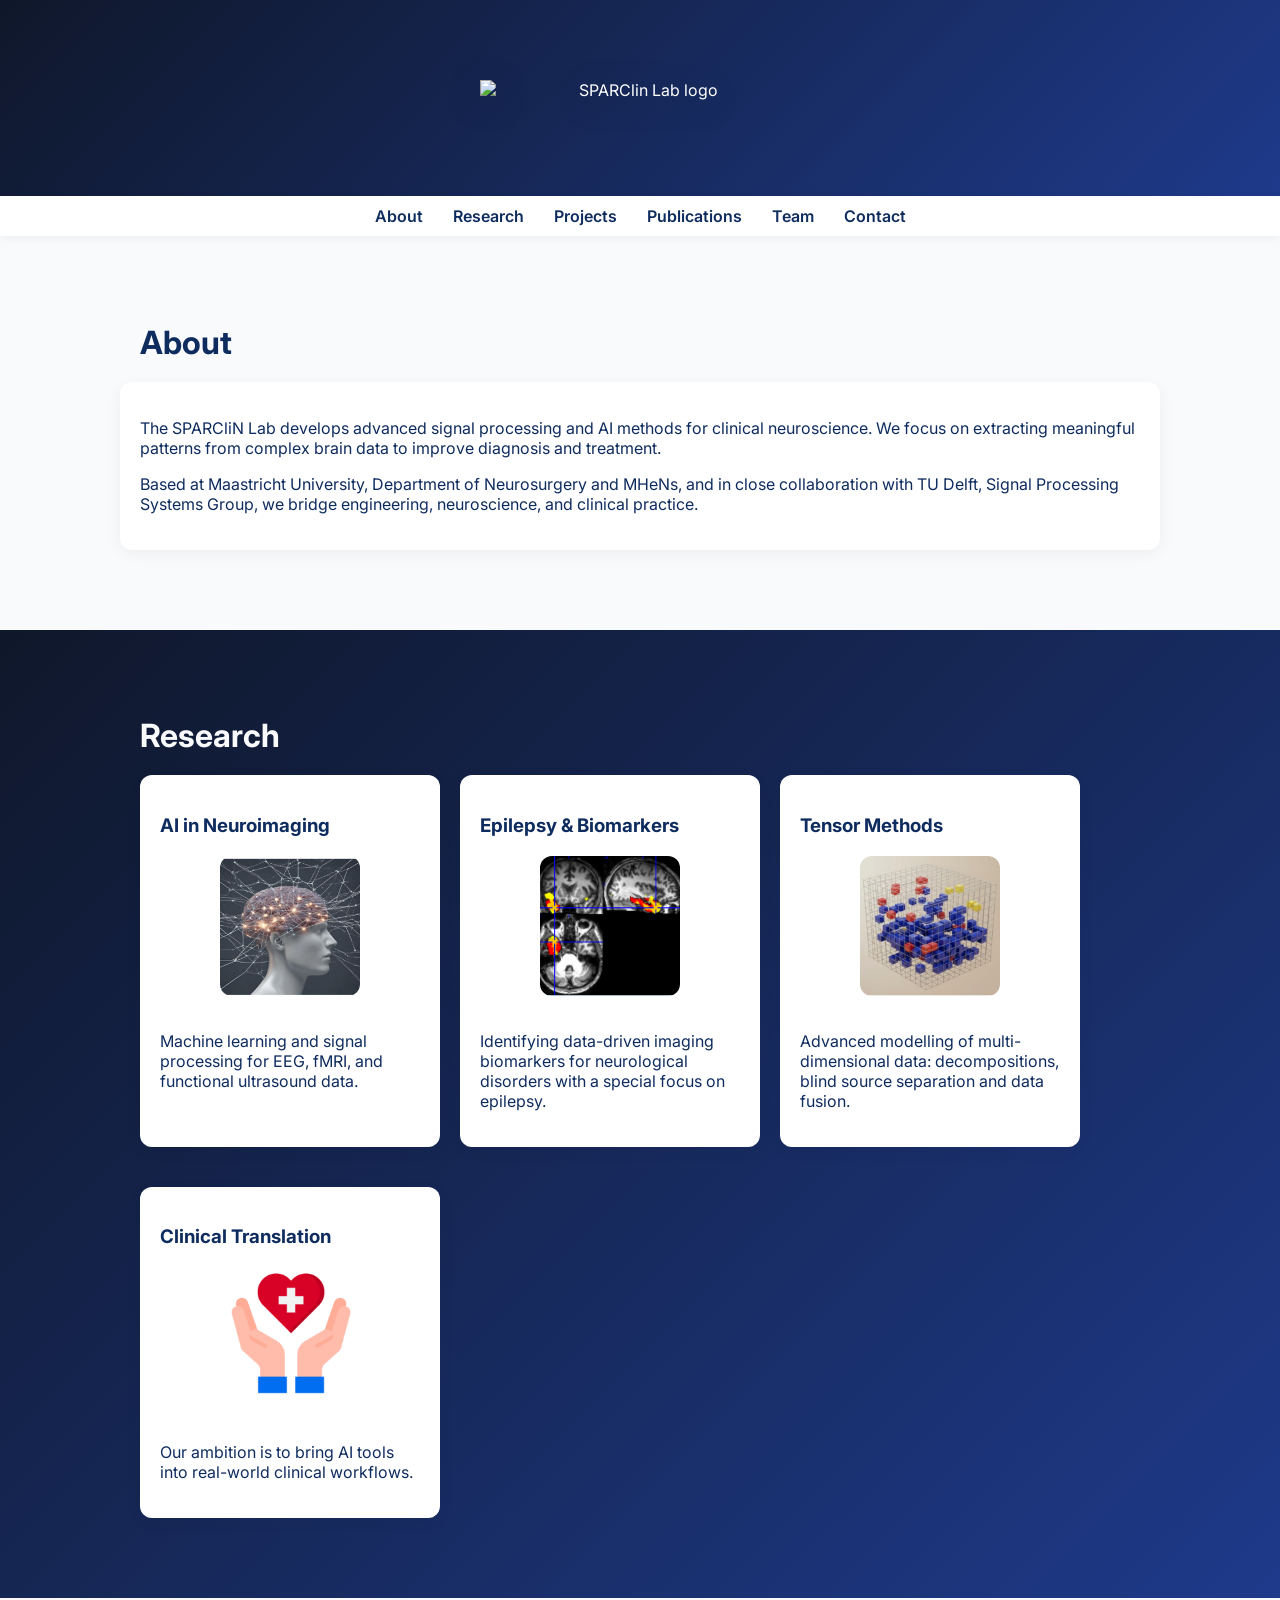
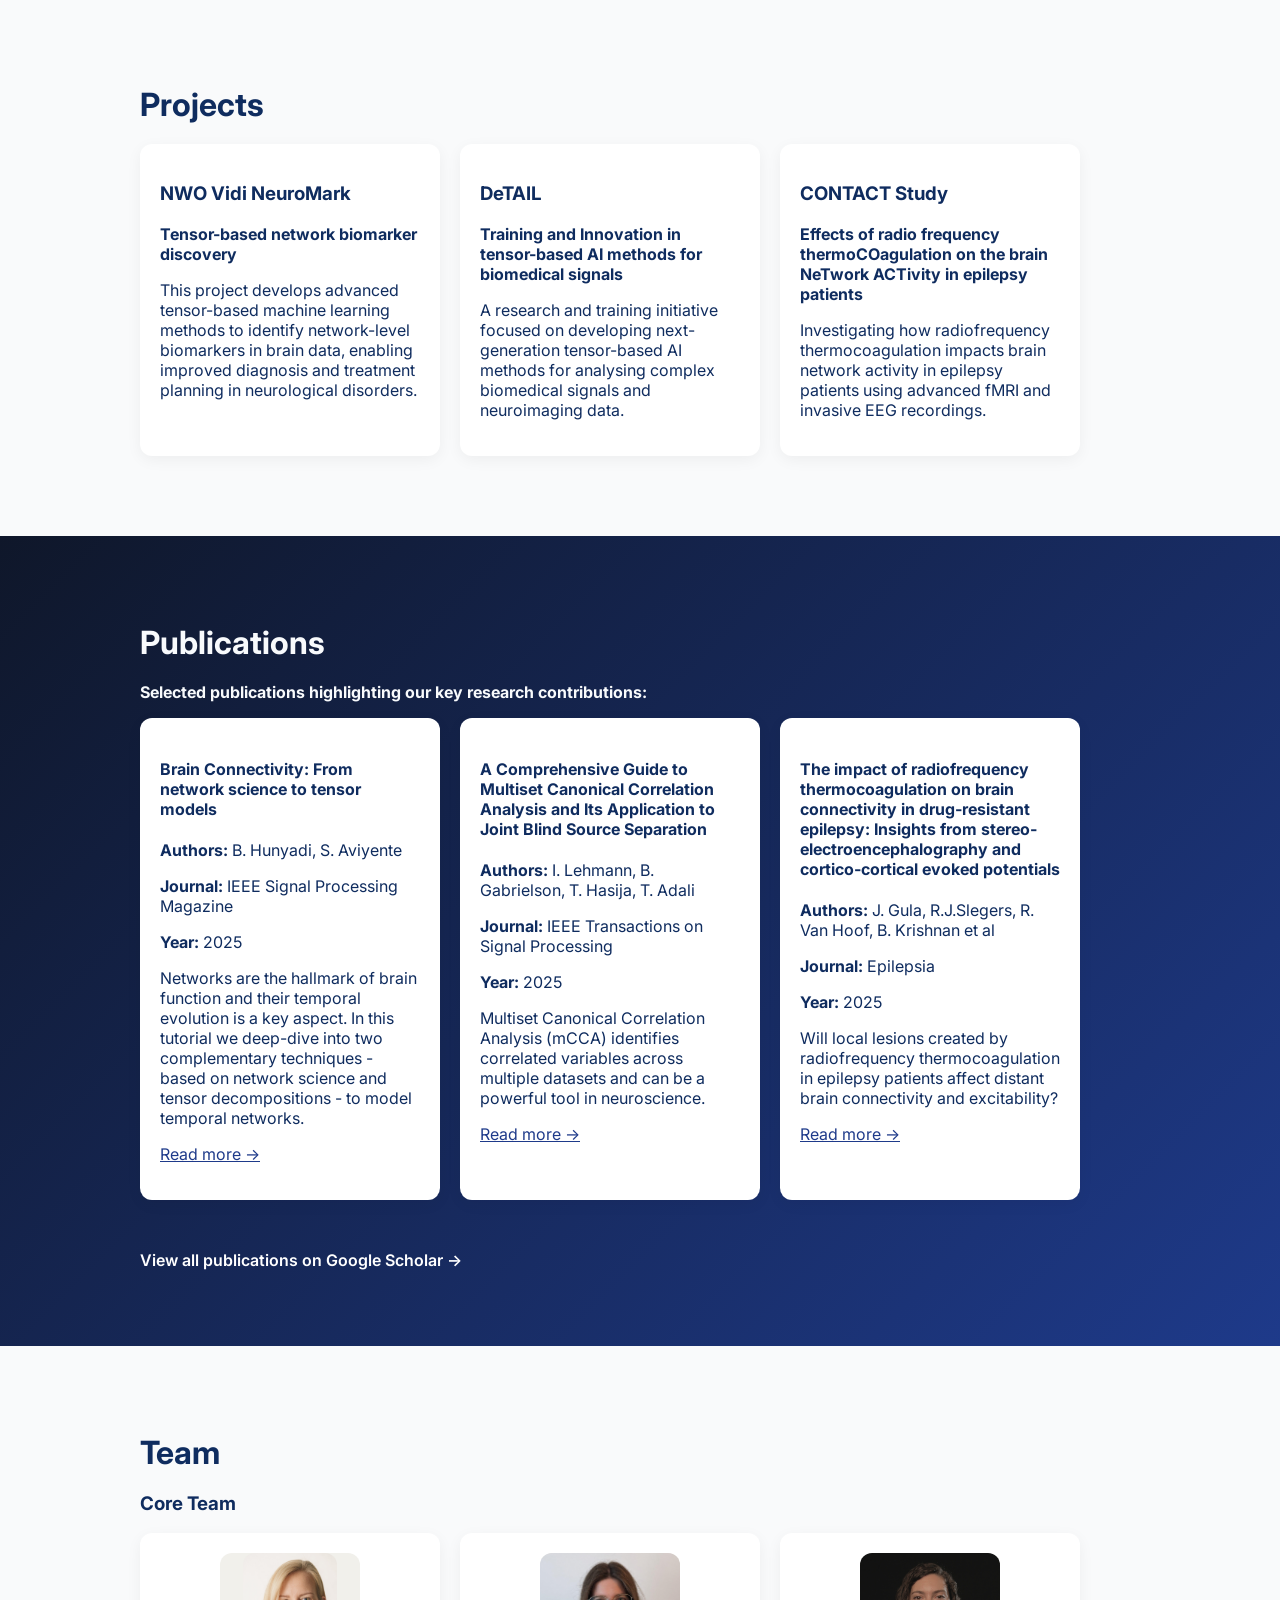
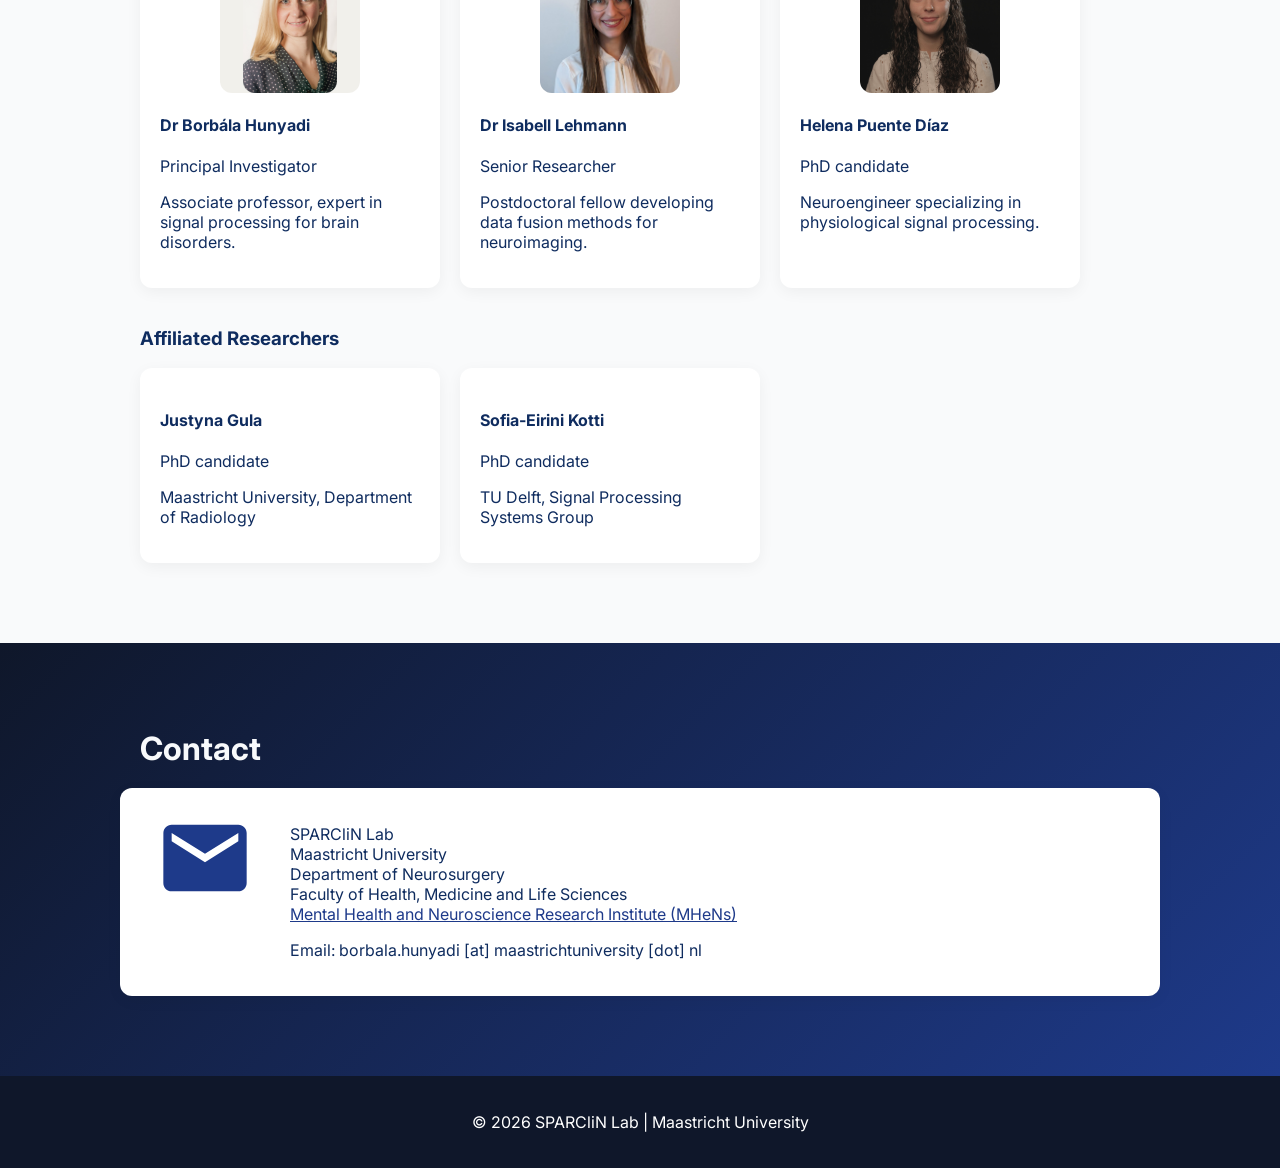
==== index.html @ be103993 "typo" ====
<!DOCTYPE html>
<html lang="en">

<head>
    <meta charset="UTF-8">
    <meta name="viewport" content="width=device-width, initial-scale=1.0">
    <meta name="google-site-verification" content="d4XSAv4wF05D6b8xFRwYxr_JI81DUhMdy3y4ZR6GIHc" />
    <meta name="description" content="SPARClin Lab is a research laboratory at Maastricht University focused on advanced signal processing in functional neuroimaging and its translation to clinical practice.">
    <meta name="robots" content="index,follow">
    <meta property="og:site_name" content="SPARCLIN Lab">
    <meta property="og:title" content="SPARCLIN Lab | Signal Processing and AI for Clinical Neuroscience">
    <meta property="og:description" content="SPARClin Lab develops advanced signal processing and AI methods for clinical neuroscience at Maastricht University.">
    <meta property="og:type" content="website">
    <meta property="og:url" content="https://sparclinlab.github.io/">
    <meta property="og:image" content="https://sparclinlab.github.io/logos/Sparclin_whiteTeal.png">
    <meta property="og:image:alt" content="SPARCLIN Lab logo">
    <meta name="twitter:card" content="summary_large_image">
    <meta name="twitter:title" content="SPARCLIN Lab | Signal Processing and AI for Clinical Neuroscience">
    <meta name="twitter:description" content="SPARClin Lab develops advanced signal processing and AI methods for clinical neuroscience at Maastricht University.">
    <meta name="twitter:image" content="https://sparclinlab.github.io/logos/Sparclin_whiteTeal.png">
    <script type="application/ld+json">
    {
        "@context": "https://schema.org",
        "@graph": [
            {
                "@type": "WebSite",
                "name": "SPARCLIN Lab",
                "url": "https://sparclinlab.github.io/"
            },
            {
                "@type": "Organization",
                "name": "SPARCLIN Lab",
                "url": "https://sparclinlab.github.io/",
                "logo": "https://sparclinlab.github.io/logos/Sparclin_whiteTeal.png"
            }
        ]
    }
    </script>

    <title>SPARClin Lab | Signal Processing and AI for Clinical Neuroscience</title>

    <link rel="canonical" href="https://sparclinlab.github.io/">
    <link rel="icon" href="logos/sparclin_whiteTeal.png" type="image/png">
    <link href="https://fonts.googleapis.com/css2?family=Inter:wght@300;400;600&display=swap" rel="stylesheet">

    <style>
        body {
            margin: 0;
            font-family: 'Inter', sans-serif;
            background: #f9fafb;
            color: #0f2c5f;
            /* stylish dark blue */
        }

        header {
            background: linear-gradient(135deg, #0f172a, #1e3a8a);
            color: white;
            padding: 80px 20px;
            text-align: center;
        }

        .hero-logo {
            width: min(320px, 70vw);
            height: auto;
            margin: 0 auto 16px;
            display: block;
            filter: drop-shadow(0 6px 18px rgba(0, 0, 0, 0.2));
        }

        .hero-text {
            position: absolute;
            width: 1px;
            height: 1px;
            padding: 0;
            margin: -1px;
            overflow: hidden;
            clip: rect(0, 0, 0, 0);
            white-space: nowrap;
            border: 0;
        }

        nav {
            background: white;
            box-shadow: 0 2px 10px rgba(0, 0, 0, 0.05);
            position: sticky;
            top: 0;
            z-index: 1000;
        }

        nav ul {
            list-style: none;
            display: flex;
            justify-content: center;
            margin: 0;
            padding: 10px;
        }

        a:visited,
        a:link,
        a:active,
        a:hover {
            color: inherit;
            text-decoration: none;
        }

        nav li {
            margin: 0 15px;
        }

        nav a {
            text-decoration: none;
            color: #1e3a8a;
            font-weight: 600;
        }

        section {
            width: 100%;
            box-sizing: border-box;
            margin: 0;
            padding: 60px 20px;
        }

        section > * {
            max-width: 1000px;
            margin-left: auto;
            margin-right: auto;
        }

        main > section:nth-of-type(odd) {
            background: #f9fafb;
        }

        main > section:nth-of-type(even) {
            background: linear-gradient(135deg, #0f172a 0%, #1e3a8a 100%);
            color: #f8fafc;
        }

        main > section:nth-of-type(even) a {
            color: #dbeafe;
        }

        main > section:nth-of-type(even) .card {
            color: #0f2c5f;
        }

        #publications .publication-link,
        #publications .publication-link:link,
        #publications .publication-link:visited {
            color: white !important;
            text-decoration: none;
        }

        #publications .publication-link:hover,
        #publications .publication-link:active {
            color: #9fb3ff !important;
            transition: color 0.2s ease;
        }

        h2 {
            font-size: 2rem;
            margin-bottom: 20px;
        }

        .card {
            background: white;
            padding: 20px;
            border-radius: 12px;
            box-shadow: 0 4px 15px rgba(0, 0, 0, 0.05);
            margin-bottom: 20px;
            position: relative;
            transition: all 0.3s ease;
        }

        #team .card {
            text-align: left;
            position: relative;
            cursor: pointer;
        }

        #team .card .avatar-wrapper {
            width: 140px;
            height: 140px;
            border-radius: 12px;
            background: #efede8d6;
            display: flex;
            align-items: center;
            justify-content: center;
            margin: 0 auto 15px;
            transition: background-color 0.2s ease, transform 0.2s ease, box-shadow 0.2s ease;
        }

        #projects .card {
            cursor: pointer;
        }

        #projects .card:hover,
        #projects .card:active,
        #team .card:hover {
            background-color: #d9e2ea;
            transform: translateY(-4px);
            box-shadow: 0 8px 20px rgba(0, 0, 0, 0.08);
        }

        #projects .card:hover,
        #projects .card:active {
            background-color: #e8f0f7;
            border-color: #1e3a8a;
            box-shadow: 0 8px 25px rgba(30, 58, 138, 0.15);
        }

        #team .card:hover,
        #team .card:active {
            background-color: #e8f0f7;
            border-color: #1e3a8a;
            box-shadow: 0 8px 25px rgba(30, 58, 138, 0.15);
        }
        }

        #team .card h3,
        #team .card p {
            margin: 0.75rem 0;
        }

        .card-link {
            text-decoration: none;
            color: inherit;
            display: block;
        }

        .grid {
            display: grid;
            grid-template-columns: repeat(auto-fit, minmax(250px, 300px));
            gap: 20px;
            justify-content: left;
        }

        .contact-row {
            display: flex;
            align-items: flex-start;
            gap: 20px;
            flex-wrap: wrap;
        }

        .contact-visual {
            flex: 0 0 130px;
            display: flex;
            align-items: center;
            justify-content: center;
        }

        .contact-text {
            flex: 1 1 220px;
            min-width: 220px;
        }

        footer {
            background: #0f172a;
            color: white;
            text-align: center;
            padding: 20px;
        }

        .button {
            display: inline-block;
            margin-top: 20px;
            padding: 10px 20px;
            background: #1e3a8a;
            color: white;
            border-radius: 8px;
            text-decoration: none;
        }

        .tag {
            display: inline-block;
            padding: 4px 8px;
            border-radius: 6px;
            font-size: 0.75rem;
            margin-right: 6px;
            font-weight: 500;
        }

        /* Funding (most important) */
        .tag-funding {
            background: #1e3a8a;
            color: white;
        }

        /* Role (PI / collaboration) */
        .tag-role {
            background: #e0e7ff;
            color: #1e3a8a;
        }

        /* Topic / method */
        .tag-topic {
            background: #f3f4f6;
            color: #374151;
        }

        /* clickable card link */
        .card-link {
            position: absolute;
            top: 0;
            bottom: 0;
            left: 0;
            right: 0;
            width: 100%;
            height: 100%;
            cursor: pointer;
            z-index: 10;
            pointer-events: auto;
        }

        #publications a {
            text-decoration: underline;
            color: #1e3a8a;
        }

        #publications a:hover {
            color: #909fd7;
        }

        @media (max-width: 768px) {
            nav ul {
                flex-wrap: wrap;
                padding: 8px;
            }

            nav li {
                margin: 5px 10px;
                font-size: 0.9rem;
            }

            nav a {
                font-size: 0.9rem;
            }

            header h1 {
                font-size: 2rem;
            }

            header p {
                font-size: 1rem;
            }
        }

        @media (max-width: 480px) {
            nav ul {
                padding: 5px;
            }

            nav li {
                margin: 4px 6px;
                font-size: 0.8rem;
            }

            nav a {
                font-size: 0.8rem;
            }

            header h1 {
                font-size: 1.5rem;
            }

            header p {
                font-size: 0.9rem;
            }
        }
    </style>
</head>

<body>

    <header>
        <img src="logos/Sparclin_whiteTeal.png" alt="SPARClin Lab logo" class="hero-logo">
        <div class="hero-text">
            <h1>SPARCliN Lab</h1>
            <p>Signal Processing & AI Research for Clinical Neuroscience</p>
        </div>
    </header>

    <nav>
        <ul>
            <li><a href="#about">About</a></li>
            <li><a href="#research">Research</a></li>
            <li><a href="#projects">Projects</a></li>
            <li><a href="#publications">Publications</a></li>
            <li><a href="#team">Team</a></li>
            <li><a href="#contact">Contact</a></li>
        </ul>
    </nav>
    <main id="main-content">
        <section id="about">
            <h2>About</h2>
            <div class="card">
                <p>
                    The SPARCliN Lab develops advanced signal processing and AI methods for clinical neuroscience.
                    We focus on extracting meaningful patterns from complex brain data to improve diagnosis and treatment.
                </p>
                <p>
                    Based at Maastricht University, Department of Neurosurgery and MHeNs, and in close collaboration with TU
                    Delft, Signal Processing Systems Group, we bridge engineering,
                    neuroscience, and clinical practice.
                </p>
            </div>
        </section>

        <section id="research">
            <h2>Research</h2>
            <div class="grid">
                <div class="card">
                    <h3>AI in Neuroimaging</h3>
                    <div style="text-align:center;">
                        <img src="brain.png" alt="brain as neural network"
                            style="width:140px; height:140px; object-fit:cover; border-radius:12px; margin-bottom:15px;">
                    </div>
                    <p>Machine learning and signal processing for EEG, fMRI, and functional ultrasound data.</p>
                </div>
                <div class="card">
                    <h3>Epilepsy & Biomarkers</h3>
                    <div style="text-align:center;">
                        <img src="neuroimage.jpg" alt="MRI scan with ROIs"
                            style="width:140px; height:140px; object-fit:cover; border-radius:12px; margin-bottom:15px;">
                    </div>
                    <p>Identifying data-driven imaging biomarkers for neurological disorders with a special focus on
                        epilepsy.</p>
                </div>
                <div class="card">
                    <h3>Tensor Methods</h3>
                    <div style="text-align:center;">
                        <img src="tensor.jpg" alt="sparse multiway data"
                            style="width:140px; height:140px; object-fit:cover; border-radius:12px; margin-bottom:15px;">
                    </div>
                    <p> Advanced modelling of multi-dimensional data: decompositions, blind source separation and data
                        fusion.</p>
                </div>
                <div class="card">
                    <h3>Clinical Translation</h3>
                    <div style="text-align:center;">
                        <img src="clinical.jpg" alt="sparse multiway data"
                            style="width:140px; height:140px; object-fit:cover; border-radius:12px; margin-bottom:15px;">
                    </div>
                    <p>Our ambition is to bring AI tools into real-world clinical workflows.</p>
                </div>
            </div>
        </section>

        <section id="projects">
            <h2>Projects</h2>
            <div class="grid">

                <div class="card">
                    <a href="https://www.nwo.nl/projecten/akkzp29725" class='card-link' aria-label="View project details for NeuroMark on NWO"></a>
                    <h3>NWO Vidi NeuroMark</h3>
                    <p><strong>Tensor-based network biomarker discovery</strong></p>
                    <p>
                        This project develops advanced tensor-based machine learning methods to identify
                        network-level biomarkers in brain data, enabling improved diagnosis and treatment planning
                        in neurological disorders.
                    </p>
                    <!--
                <p>
                    <span class="tag">NWO</span>
                    <span class="tag">Vidi</span>
                    <span class="tag">PI</span>
                </p>
            -->

                </div>

                <div class="card">
                    <a href="https://www.tudelft.nl/en/ai/detail/" class='card-link' aria-label="View project details for DeTAIL at TU Delft"></a>
                    <h3>DeTAIL</h3>
                    <p><strong>Training and Innovation in tensor-based AI methods for biomedical signals</strong></p>
                    <p>
                        A research and training initiative focused on developing next-generation tensor-based AI
                        methods for analysing complex biomedical signals and neuroimaging data.
                    </p>
                    <!--
                <p>
                    <span class="tag tag-role">TU Delft</span>
                    <span class="tag tag-role">Collaboration</span>
                    <span class="tag tag-topic">Tensor AI</span>
                </p>
            -->
                </div>

                <div class="card">
                    <a href="https://epilepsieliga.nl/contact-study/" class='card-link' aria-label="View project details for CONTACT Study"></a>
                    <h3>CONTACT Study</h3>
                    <p><strong>
                            Effects of radio frequency thermoCOagulation on the brain NeTwork ACTivity in epilepsy patients
                        </strong></p>
                    <p>
                        Investigating how radiofrequency thermocoagulation impacts brain network activity in epilepsy
                        patients using advanced fMRI and invasive EEG recordings.
                    </p>

                    <!--
                <p>
                    <span class="tag">Clinical</span>
                    <span class="tag">Epilepsy</span>
                    <span class="tag">Maastricht UMC+</span>
                </p>
            -->
                </div>

            </div>
        </section>

        <section id="publications">
            <h2>Publications</h2>
            <p><strong>Selected publications highlighting our key research contributions:</strong></p>
            <div class="grid">
                <div class="card">
                    <h4>Brain Connectivity: From network science to tensor models</h4>
                    <p><strong>Authors:</strong> B. Hunyadi, S. Aviyente</p>
                    <p><strong>Journal:</strong> IEEE Signal Processing Magazine</p>
                    <p><strong>Year:</strong> 2025</p>
                    <p>Networks are the hallmark of brain function and their temporal evolution is a key aspect. In this tutorial we deep-dive into two complementary techniques - based on network science and tensor decompositions - to model temporal networks. </p>
                    <p>
                        <a href="https://doi.org/10.1109/MSP.2025.3600011" target="_blank">Read more →</a>
                    </p>
                </div>
                <div class="card">
                    <h4>A Comprehensive Guide to Multiset Canonical Correlation Analysis and Its Application to Joint Blind
                        Source Separation</h4>
                    <p><strong>Authors:</strong> I. Lehmann, B. Gabrielson, T. Hasija, T. Adali</p>
                    <p><strong>Journal:</strong> IEEE Transactions on Signal Processing</p>
                    <p><strong>Year:</strong> 2025</p>
                    <p>Multiset Canonical Correlation Analysis (mCCA) identifies correlated variables across
                        multiple datasets and can be a powerful tool in neuroscience.</p>
                    <p>
                        <a href="https://doi.org/10.1109/TSP.2025.3623874" target="_blank">Read more →</a>
                    </p>
                </div>
                <div class="card">
                    <h4>The impact of radiofrequency thermocoagulation on brain connectivity in drug‐resistant epilepsy:
                        Insights from stereo‐electroencephalography and cortico‐cortical evoked potentials</h4>
                    <p><strong>Authors:</strong> J. Gula, R.J.Slegers, R. Van Hoof, B. Krishnan et al </p>
                    <p><strong>Journal:</strong> Epilepsia</p>
                    <p><strong>Year:</strong> 2025</p>
                    <p>Will local lesions created by radiofrequency thermocoagulation in epilepsy patients affect distant brain connectivity and
                        excitability?</p>
                    <p>
                        <a href="https://doi.org/10.1111/epi.18270" target="_blank">Read more →</a>
                    </p>
                </div>
            </div>
            <p style="text-align:left; margin-top:30px;">
                <a href="https://scholar.google.com/citations?user=example" target="_blank"
                    class="publication-link" style="font-weight:600; text-decoration:none; color:white;">View all publications on Google Scholar
                    →</a>
            </p>
        </section>

        <section id="team">
            <h2>Team</h2>
            <h3>Core Team</h3>
            <div class="grid">
                <div class="card">
                    <a href="bhunyadi.html" class='card-link' aria-label="View profile for Dr Borbála Hunyadi"></a>
                    <div class="avatar-wrapper">
                        <img src="bhunyadi.jpg" alt="Dr Borbála Hunyadi"
                            style="max-width:100%; max-height:100%; border-radius:12px;">
                    </div>
                    <h4>Dr Borbála Hunyadi</h4>
                    <p>Principal Investigator</p>
                    <p>Associate professor, expert in signal processing for brain disorders.</p>
                </div>
                <div class="card">
                    <a href="isi.html" class='card-link' aria-label="View profile for Dr Isabell Lehmann"></a>
                    <div class="avatar-wrapper">
                        <img src="Isi.jpg" alt="Dr Isabell Lehmann"
                            style="width:140px; height:140px; object-fit:cover; border-radius:12px;">
                    </div>
                    <h4>Dr Isabell Lehmann</h4>
                    <p>Senior Researcher</p>
                    <p>Postdoctoral fellow developing data fusion methods for neuroimaging.</p>
                </div>
                <div class="card">
                    <a href="helena.html" class='card-link' aria-label="View profile for Helena Puente Díaz"></a>
                    <div class="avatar-wrapper">
                        <img src="Helena.jpg" alt="Helena Puente Díaz"
                            style="width:140px; height:140px; object-fit:cover; border-radius:12px;">
                    </div>
                    <h4>Helena Puente Díaz</h4>
                    <p>PhD candidate</p>
                    <p>Neuroengineer specializing in physiological signal processing.</p>
                </div>
            </div>
            <h3>Affiliated Researchers</h3>
            <div class="grid">

                <div class="card">
                    <a href="https://cris.maastrichtuniversity.nl/en/persons/justyna-gula/" class='card-link' aria-label="View profile for Justyna Gula"></a>
                    <h4>Justyna Gula</h4>
                    <p>PhD candidate</p>
                    <p>Maastricht University, Department of Radiology</p>
                </div>

                <div class="card">
                    <a href="https://microelectronics.tudelft.nl/People/bio.php?id=807" class='card-link' aria-label="View profile for Sofia-Eirini Kotti"></a>
                    <h4>Sofia-Eirini Kotti</h4>
                    <p>PhD candidate</p>
                    <p>TU Delft, Signal Processing Systems Group</p>
                </div>

            </div>
        </section>

        <section id="contact">
            <h2>Contact</h2>
            <div class="card">
                <div class="contact-row">
                    <div class="contact-visual">
                        <!-- Inline envelope icon -->
                        <svg xmlns="http://www.w3.org/2000/svg" fill="#1e3a8a" viewBox="0 0 24 24" width="100" height="100">
                            <path d="M0 0h24v24H0z" fill="none" />
                            <path
                                d="M20 4H4c-1.1 0-1.99.9-1.99 2L2 18c0 1.1.89 2 1.99 2H20c1.1 0 2-.9 2-2V6c0-1.1-.9-2-2-2zm0 4l-8 5-8-5V6l8 5 8-5v2z" />
                        </svg>
                    </div>
                    <div class="contact-text">
                        <p>SPARCliN Lab<br>Maastricht University<br>Department of Neurosurgery<br>Faculty of Health, Medicine and
                            Life Sciences<br> <a
                                href="https://www.maastrichtuniversity.nl/research/mental-health-and-neuroscience-research-institute"
                                target="_blank" style="color:#1e3a8a; text-decoration:underline; transition:color 0.2s ease;"
                                onmouseover="this.style.color='#909fd7'"
                                onmouseout="this.style.color='#1e3a8a'">Mental Health and Neuroscience Research Institute (MHeNs)</a></p>
                        <p>Email: <span id="email">borbala.hunyadi [at] maastrichtuniversity [dot] nl</span></p>
                    </div>
                </div>
            </div>
        </section>
    </main>

    <footer>
        <p>© 2026 SPARCliN Lab | Maastricht University</p>
    </footer>

</body>

</html>
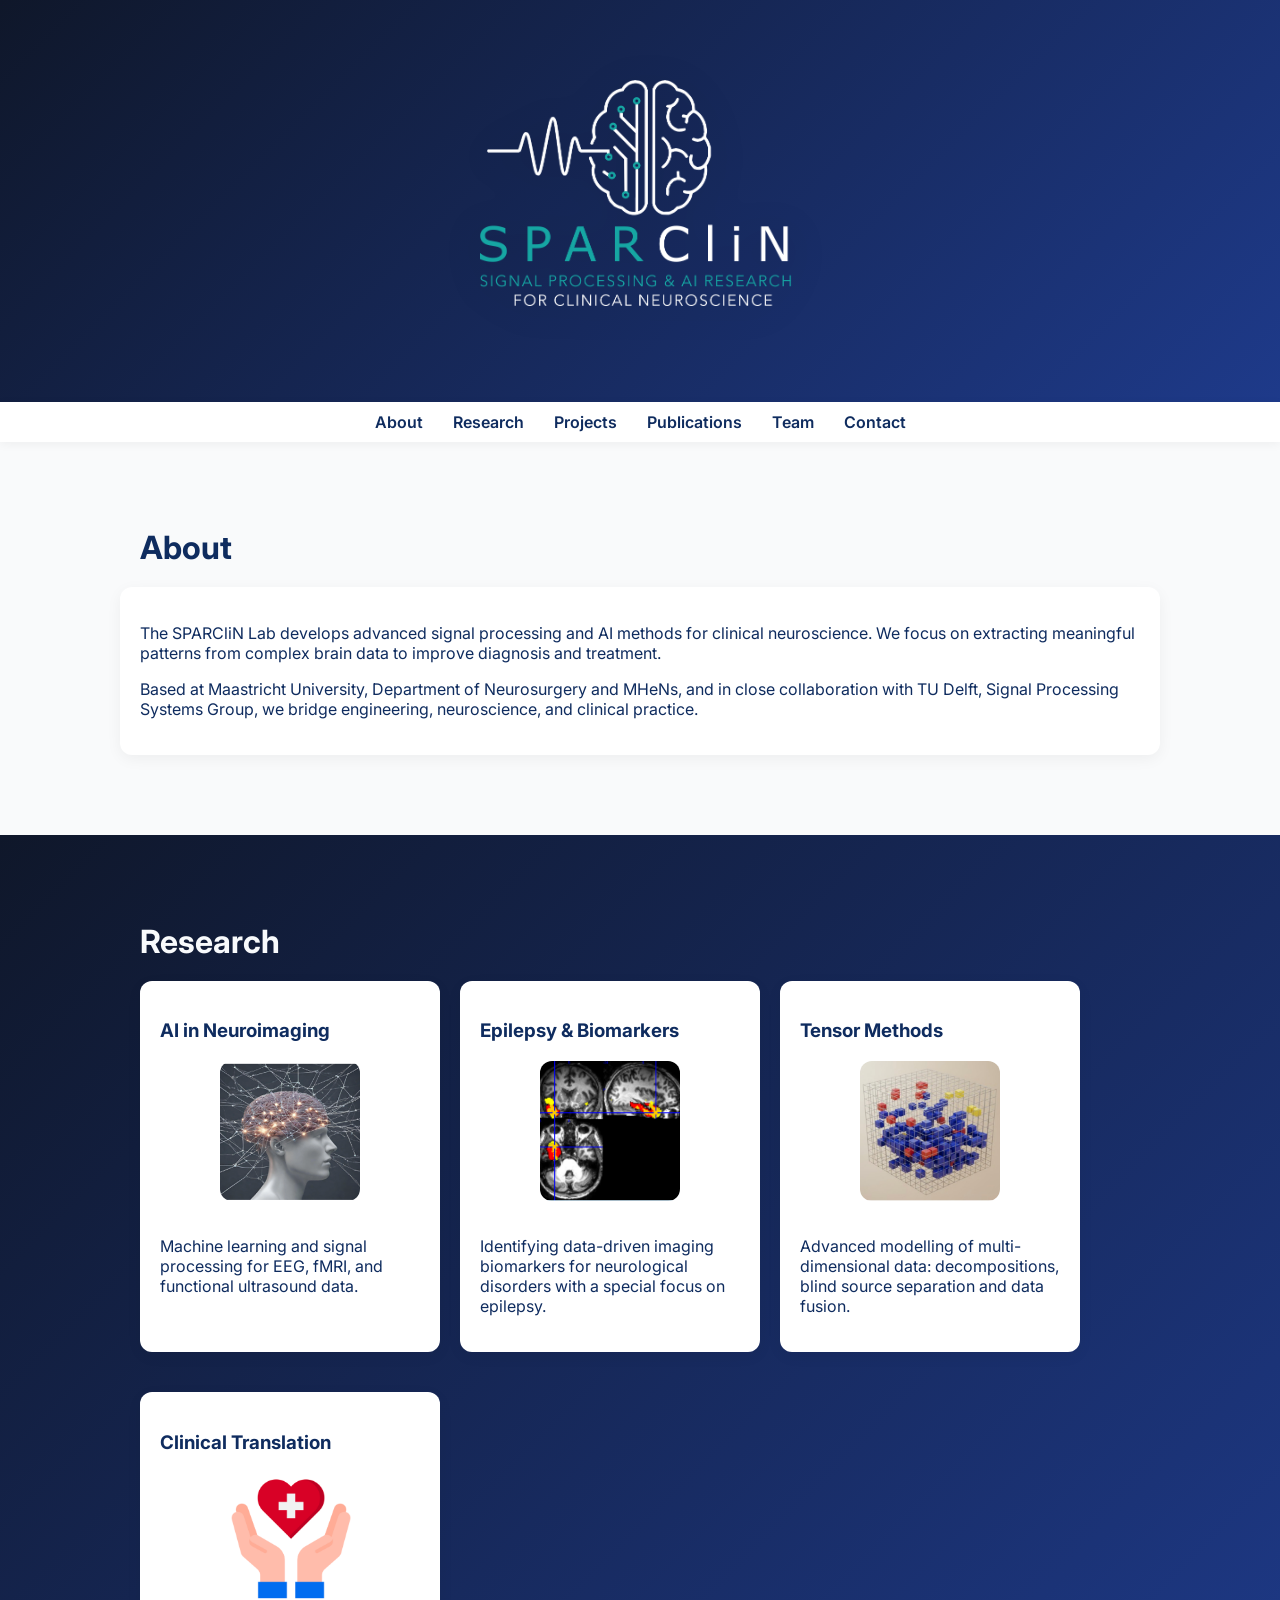
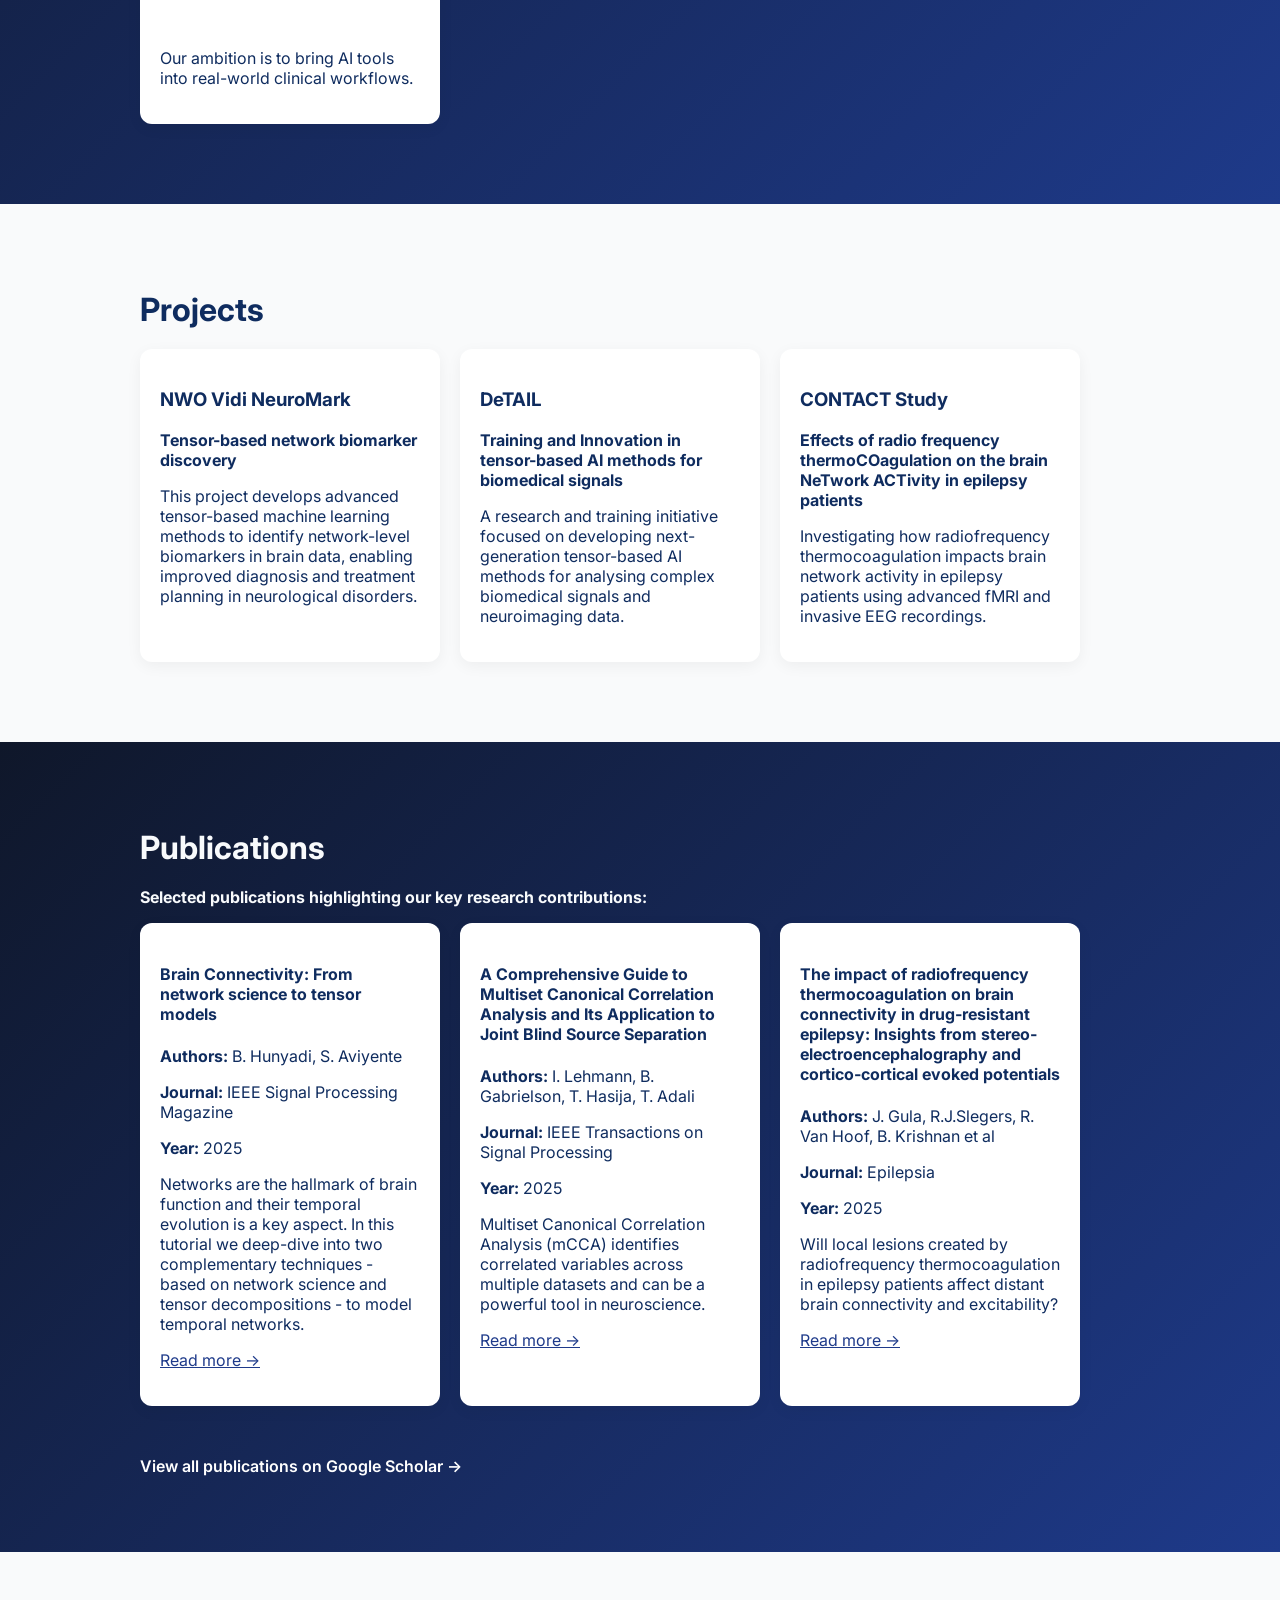
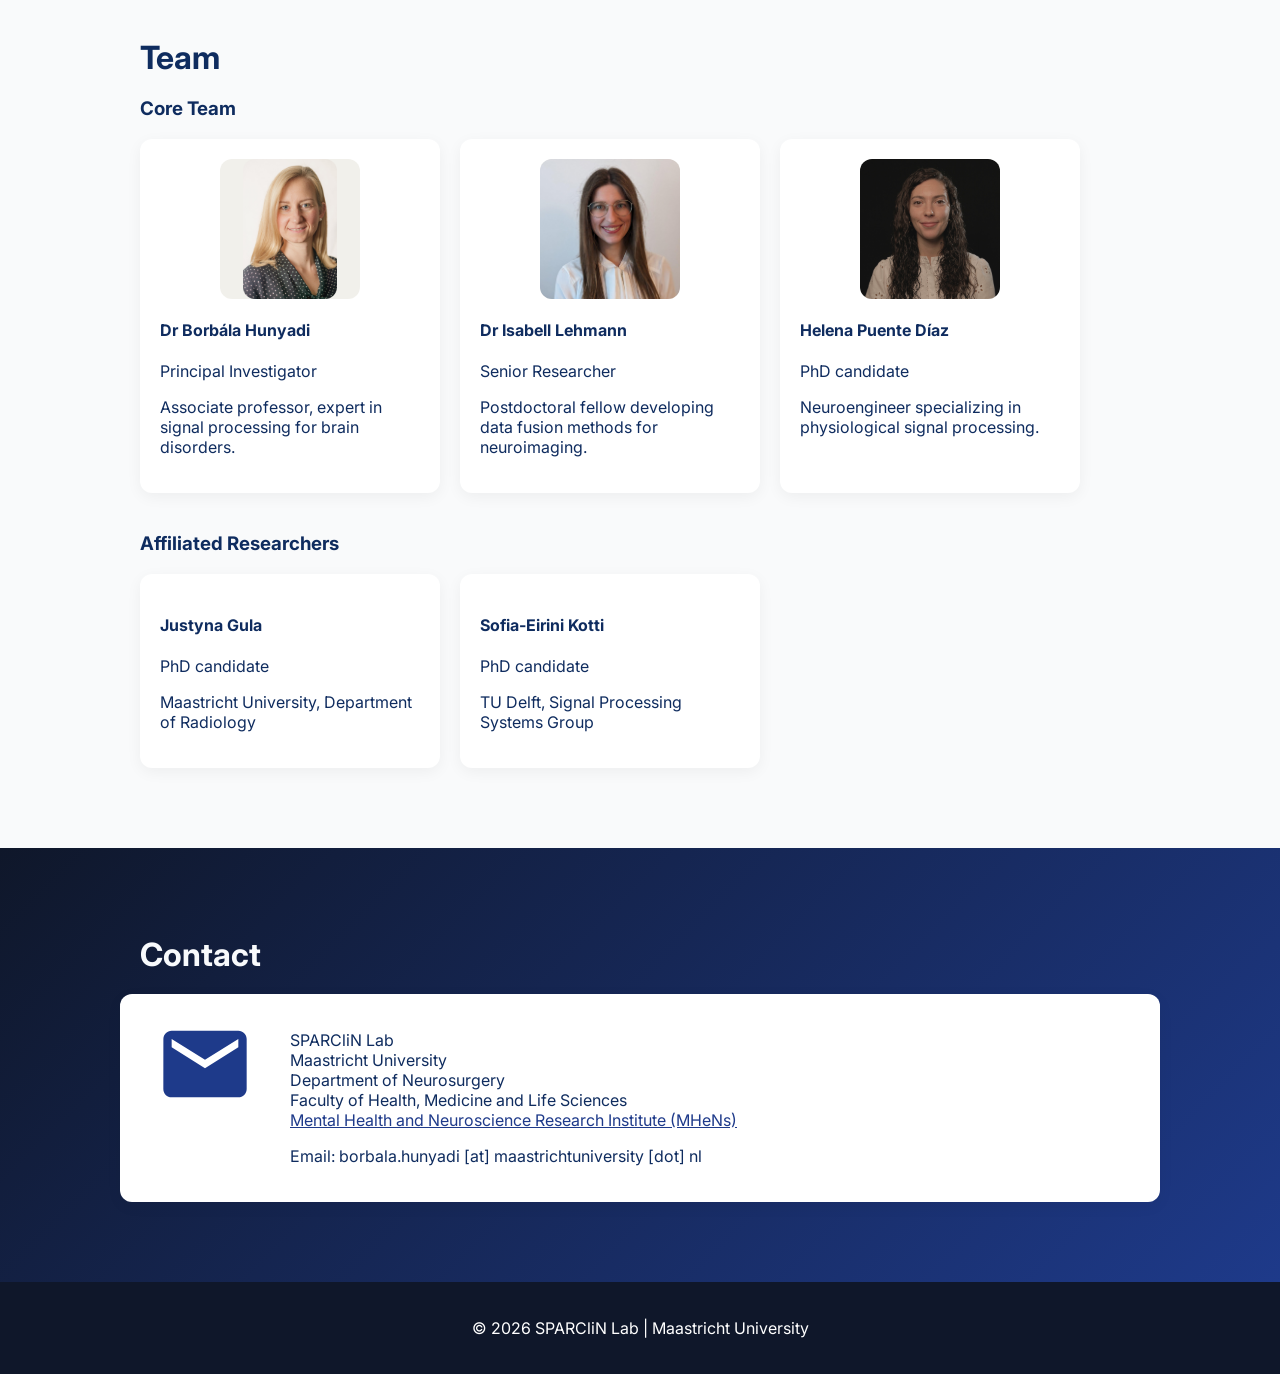
==== commit 4f196872: "correct logo path" ====
--- a/index.html
+++ b/index.html
@@ -12,12 +12,12 @@
     <meta property="og:description" content="SPARClin Lab develops advanced signal processing and AI methods for clinical neuroscience at Maastricht University.">
     <meta property="og:type" content="website">
     <meta property="og:url" content="https://sparclinlab.github.io/">
-    <meta property="og:image" content="https://sparclinlab.github.io/logos/Sparclin_whiteTeal.png">
+    <meta property="og:image" content="https://sparclinlab.github.io/logos/sparclin_whiteTeal.png">
     <meta property="og:image:alt" content="SPARCLIN Lab logo">
     <meta name="twitter:card" content="summary_large_image">
     <meta name="twitter:title" content="SPARCLIN Lab | Signal Processing and AI for Clinical Neuroscience">
     <meta name="twitter:description" content="SPARClin Lab develops advanced signal processing and AI methods for clinical neuroscience at Maastricht University.">
-    <meta name="twitter:image" content="https://sparclinlab.github.io/logos/Sparclin_whiteTeal.png">
+    <meta name="twitter:image" content="https://sparclinlab.github.io/logos/sparclin_whiteTeal.png">
     <script type="application/ld+json">
     {
         "@context": "https://schema.org",
@@ -31,7 +31,7 @@
                 "@type": "Organization",
                 "name": "SPARCLIN Lab",
                 "url": "https://sparclinlab.github.io/",
-                "logo": "https://sparclinlab.github.io/logos/Sparclin_whiteTeal.png"
+                "logo": "https://sparclinlab.github.io/logos/sparclin_whiteTeal.png"
             }
         ]
     }
@@ -372,7 +372,7 @@
 <body>
 
     <header>
-        <img src="logos/Sparclin_whiteTeal.png" alt="SPARClin Lab logo" class="hero-logo">
+        <img src="logos/sparclin_whiteTeal.png" alt="SPARClin Lab logo" class="hero-logo">
         <div class="hero-text">
             <h1>SPARCliN Lab</h1>
             <p>Signal Processing & AI Research for Clinical Neuroscience</p>
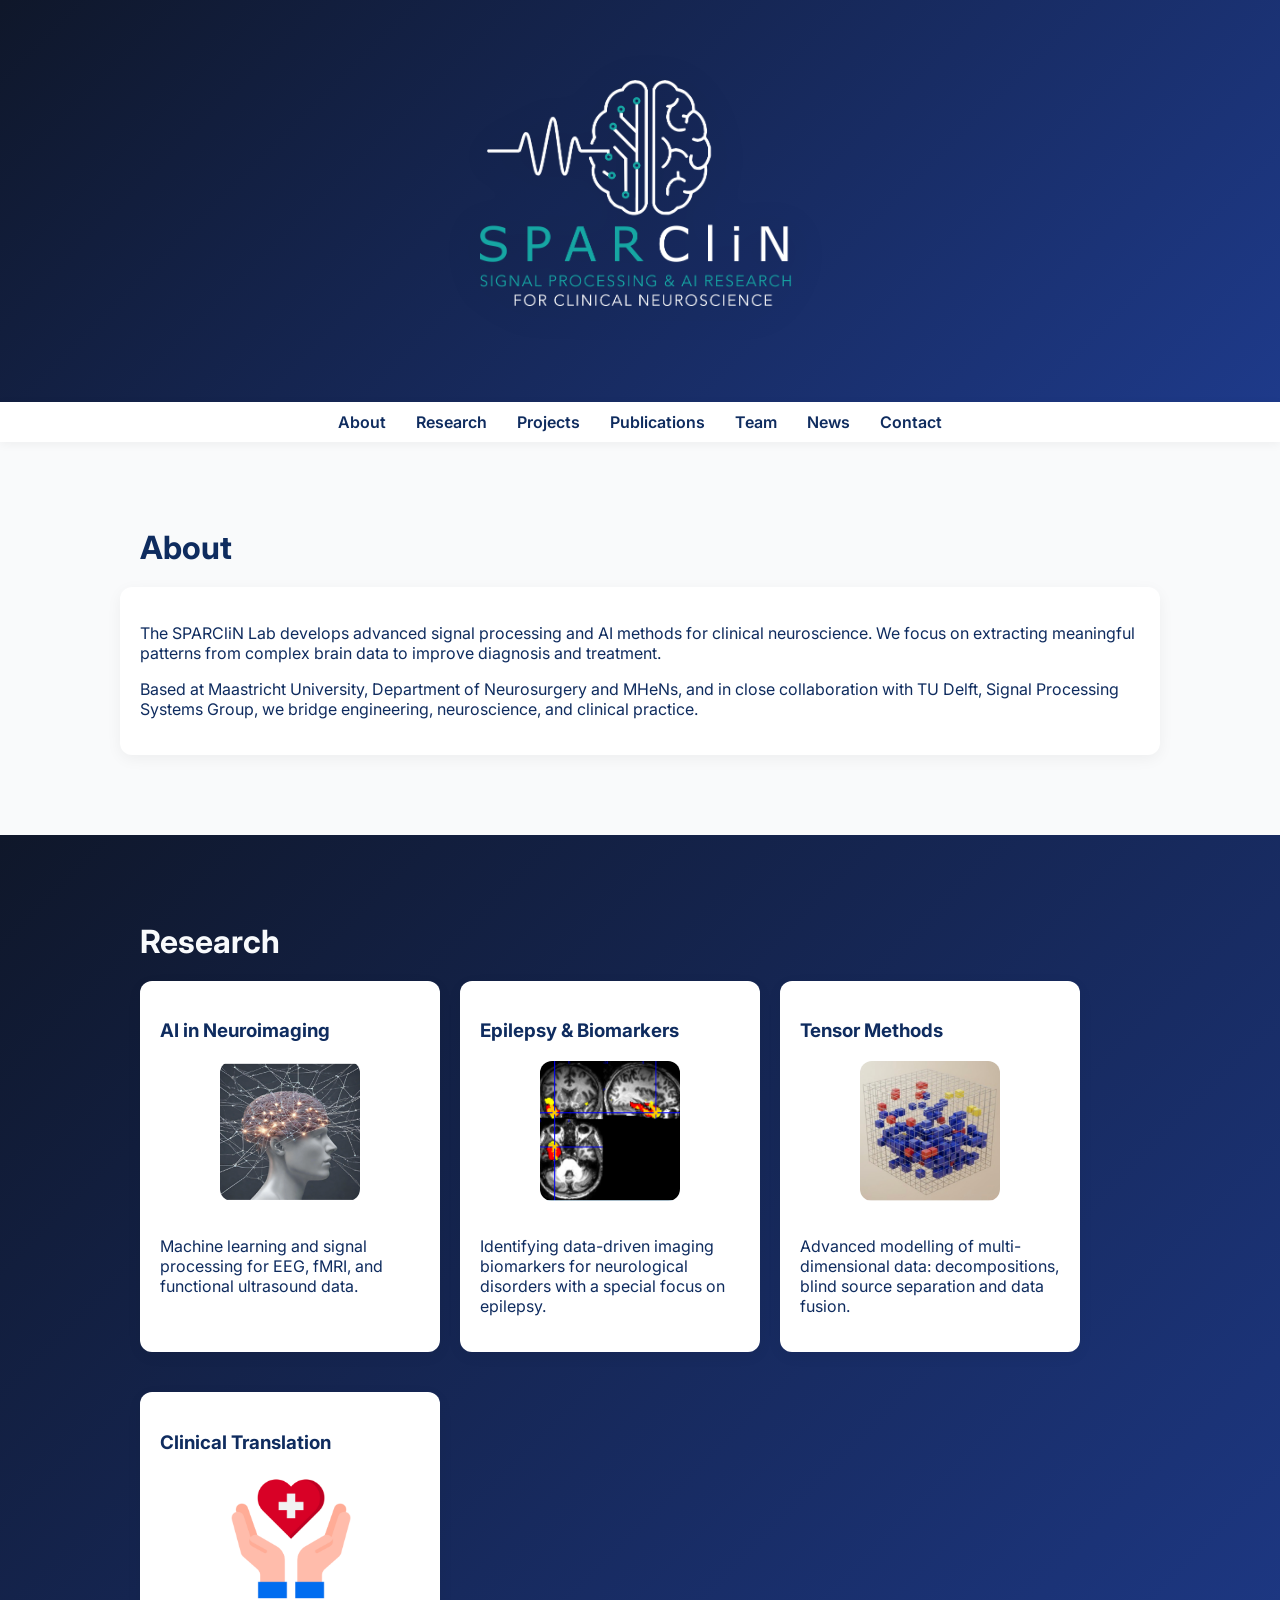
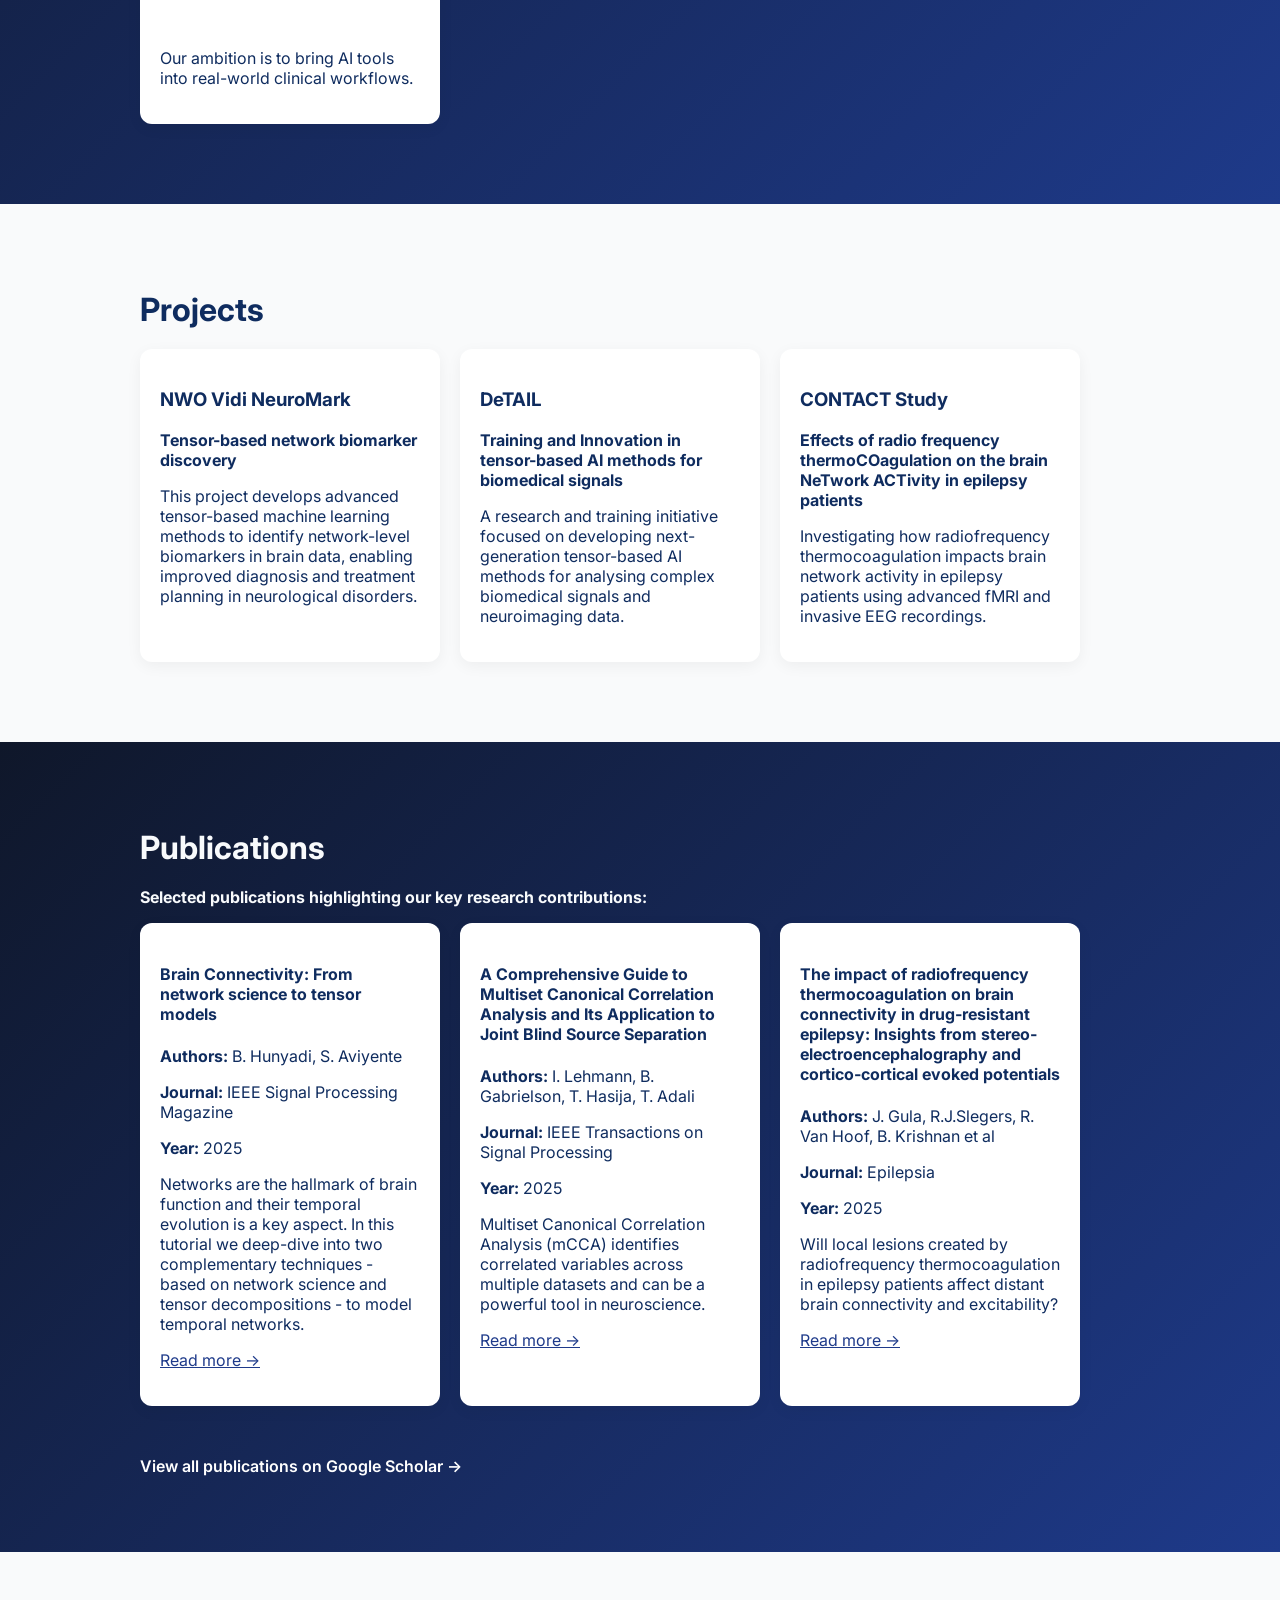
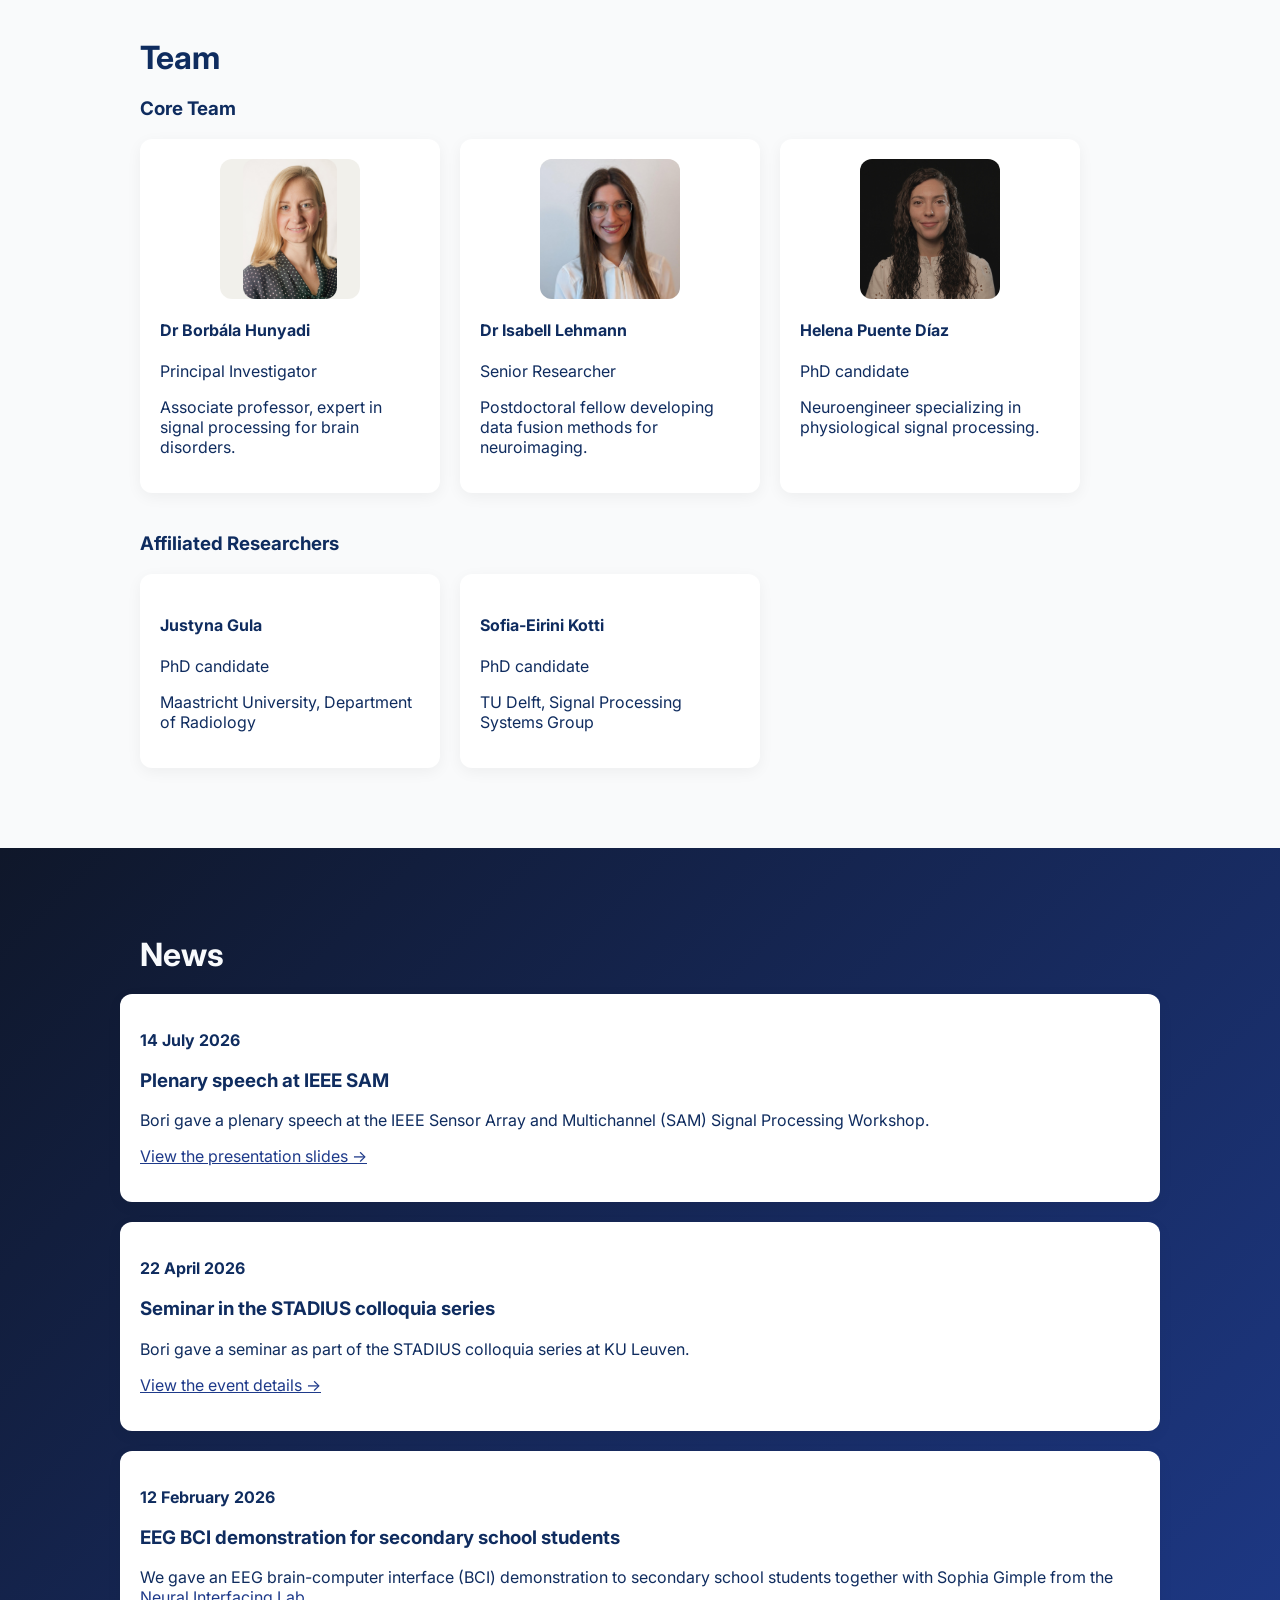
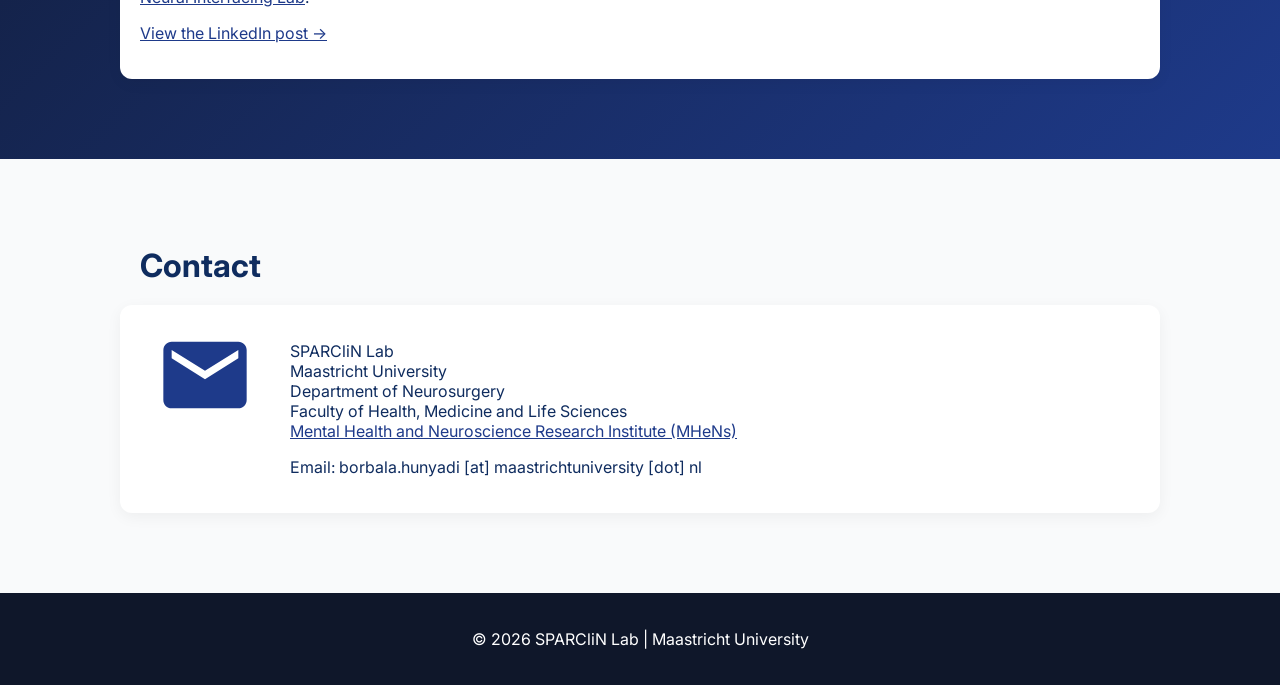
==== commit 5fd16f9d: "adding news section and news items" ====
--- a/index.html
+++ b/index.html
@@ -320,6 +320,15 @@
             color: #909fd7;
         }
 
+        #news a {
+            color: #1e3a8a;
+            text-decoration: underline;
+        }
+
+        #news a:hover {
+            color: #4f46e5;
+        }
+
         @media (max-width: 768px) {
             nav ul {
                 flex-wrap: wrap;
@@ -386,7 +395,9 @@
             <li><a href="#projects">Projects</a></li>
             <li><a href="#publications">Publications</a></li>
             <li><a href="#team">Team</a></li>
+            <li><a href="#news">News</a></li>
             <li><a href="#contact">Contact</a></li>
+            
         </ul>
     </nav>
     <main id="main-content">
@@ -609,6 +620,29 @@
             </div>
         </section>
 
+
+        <section id="news">
+            <h2>News</h2>
+            <div class="card">
+                <p><strong>14 July 2026</strong></p>
+                <h3>Plenary speech at IEEE SAM</h3>
+                <p>Bori gave a plenary speech at the IEEE Sensor Array and Multichannel (SAM) Signal Processing Workshop.</p>
+                <p><a href="files/plenary_2026_07_14.pptx" target="_blank" rel="noopener">View the presentation slides →</a></p>
+            </div>
+            <div class="card">
+                <p><strong>22 April 2026</strong></p>
+                <h3>Seminar in the STADIUS colloquia series</h3>
+                <p>Bori gave a seminar as part of the STADIUS colloquia series at KU Leuven.</p>
+                <p><a href="https://www.esat.kuleuven.be/stadius/?p=3109" target="_blank" rel="noopener">View the event details →</a></p>
+            </div>
+            <div class="card">
+                <p><strong>12 February 2026</strong></p>
+                <h3>EEG BCI demonstration for secondary school students</h3>
+                <p>We gave an EEG brain-computer interface (BCI) demonstration to secondary school students together with Sophia Gimple from the <a href="https://neuralinterfacinglab.github.io" target="_blank" rel="noopener">Neural Interfacing Lab</a>.</p>
+                <p><a href="https://www.linkedin.com/posts/borbala-hunyadi_sciencecommunication-bci-stem-activity-7432436623599894528-BYNi?utm_source=share&utm_medium=member_desktop&rcm=ACoAAAS0eHEBCund6_LTN81eU09oG6nuCnuHggI" target="_blank" rel="noopener">View the LinkedIn post →</a></p>
+            </div>
+        </section>
+
         <section id="contact">
             <h2>Contact</h2>
             <div class="card">
@@ -633,6 +667,7 @@
                 </div>
             </div>
         </section>
+
     </main>
 
     <footer>
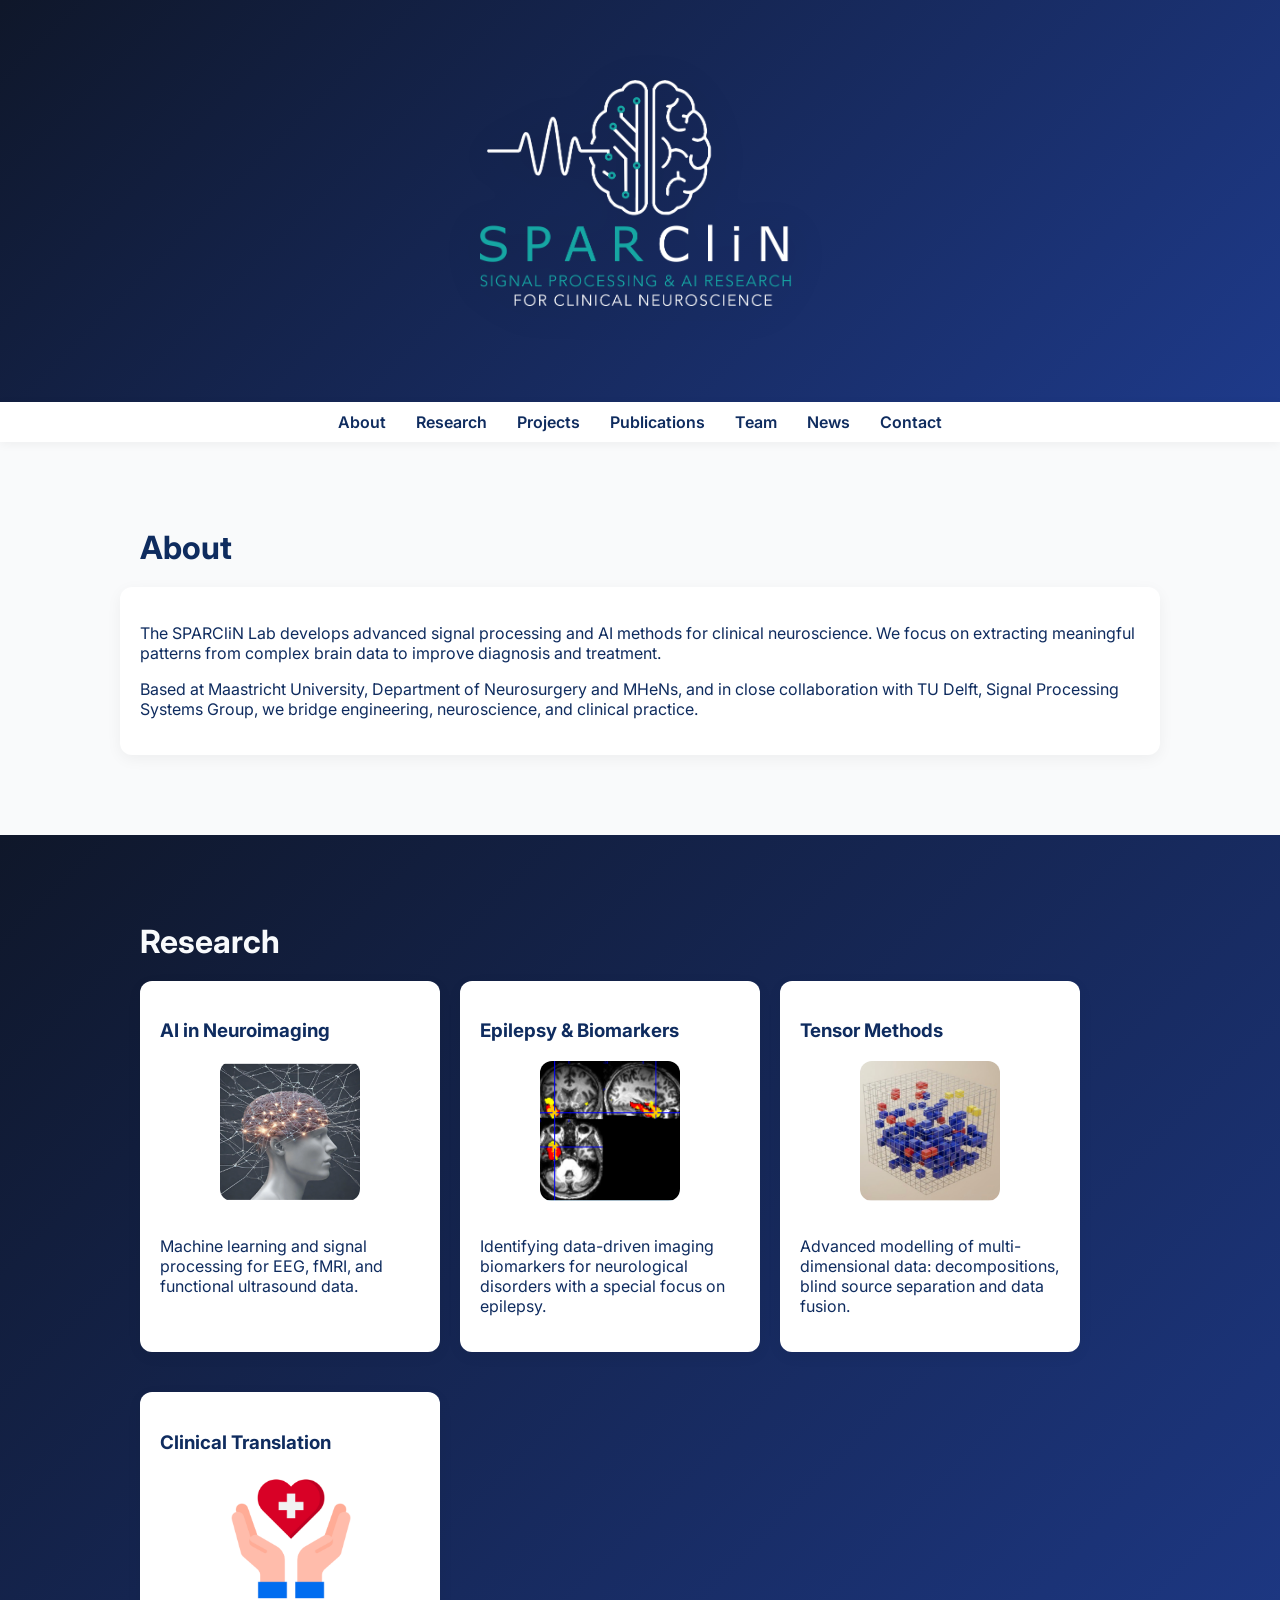
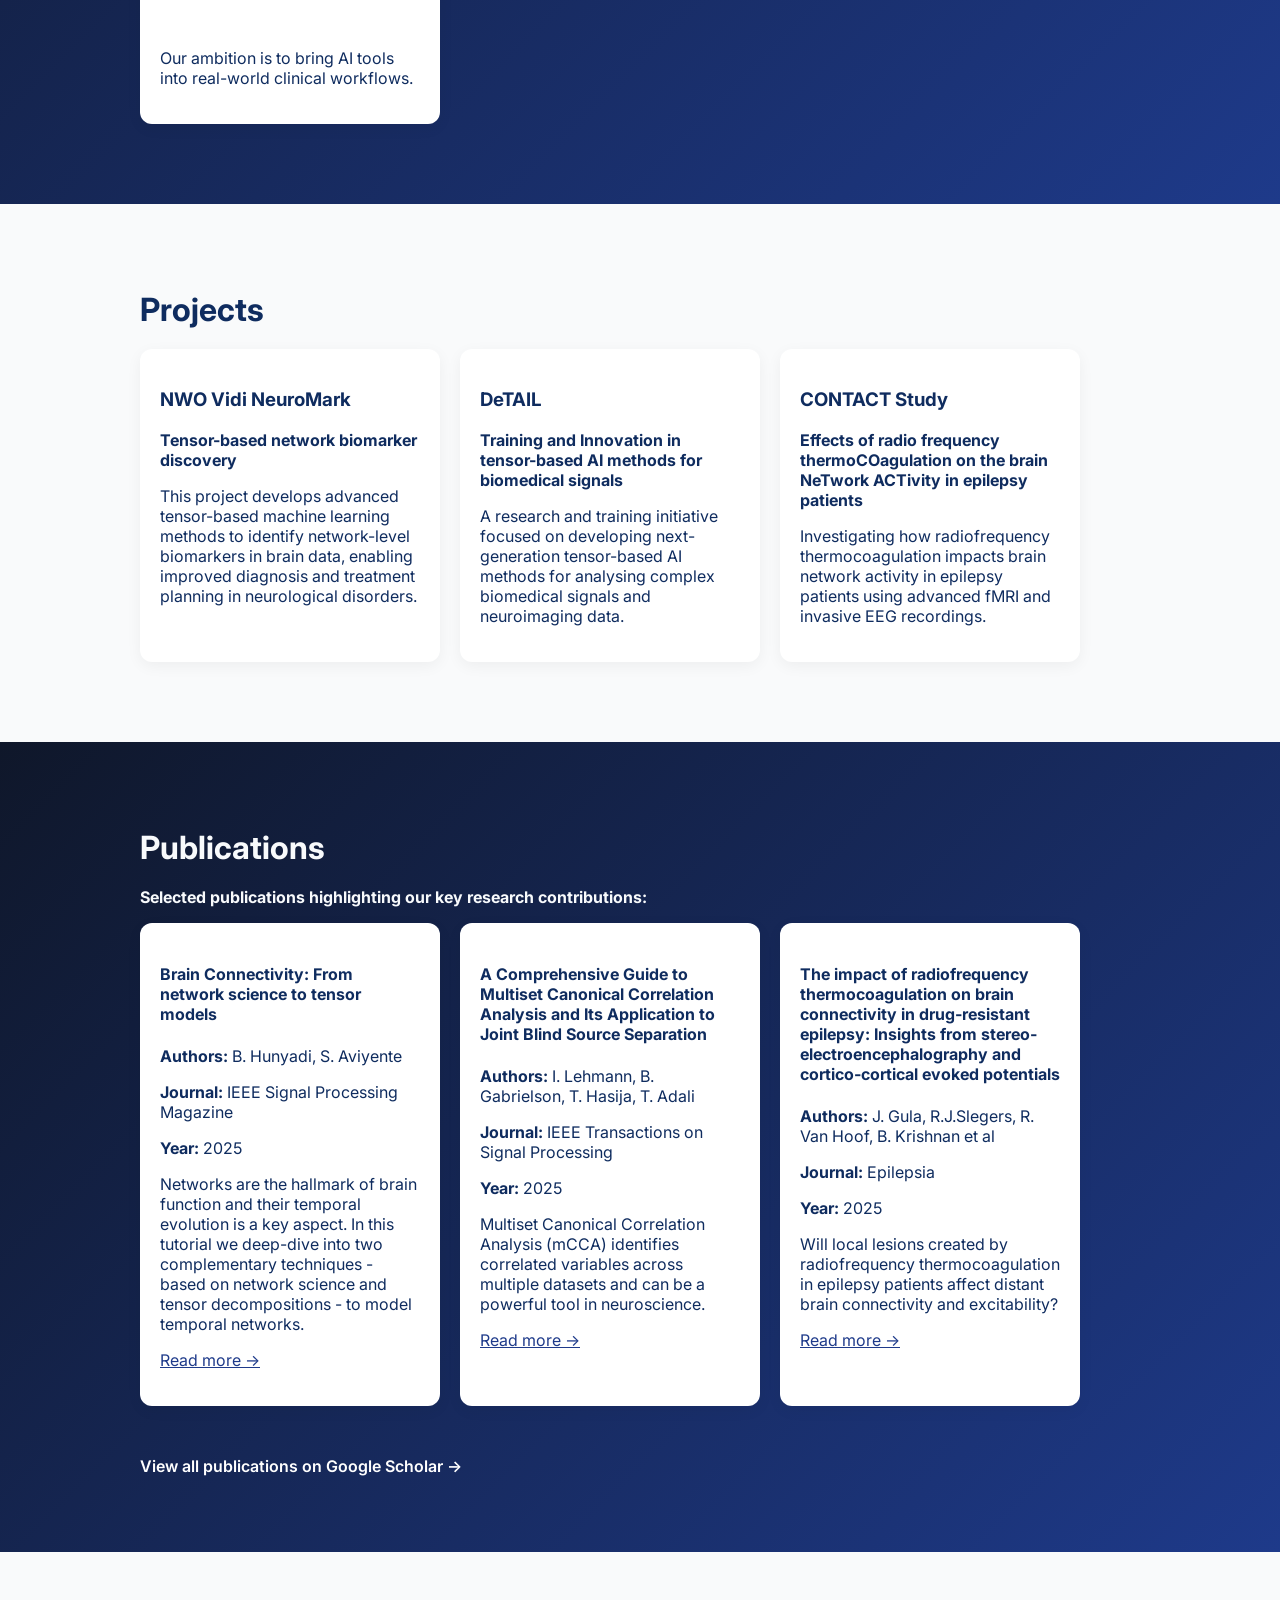
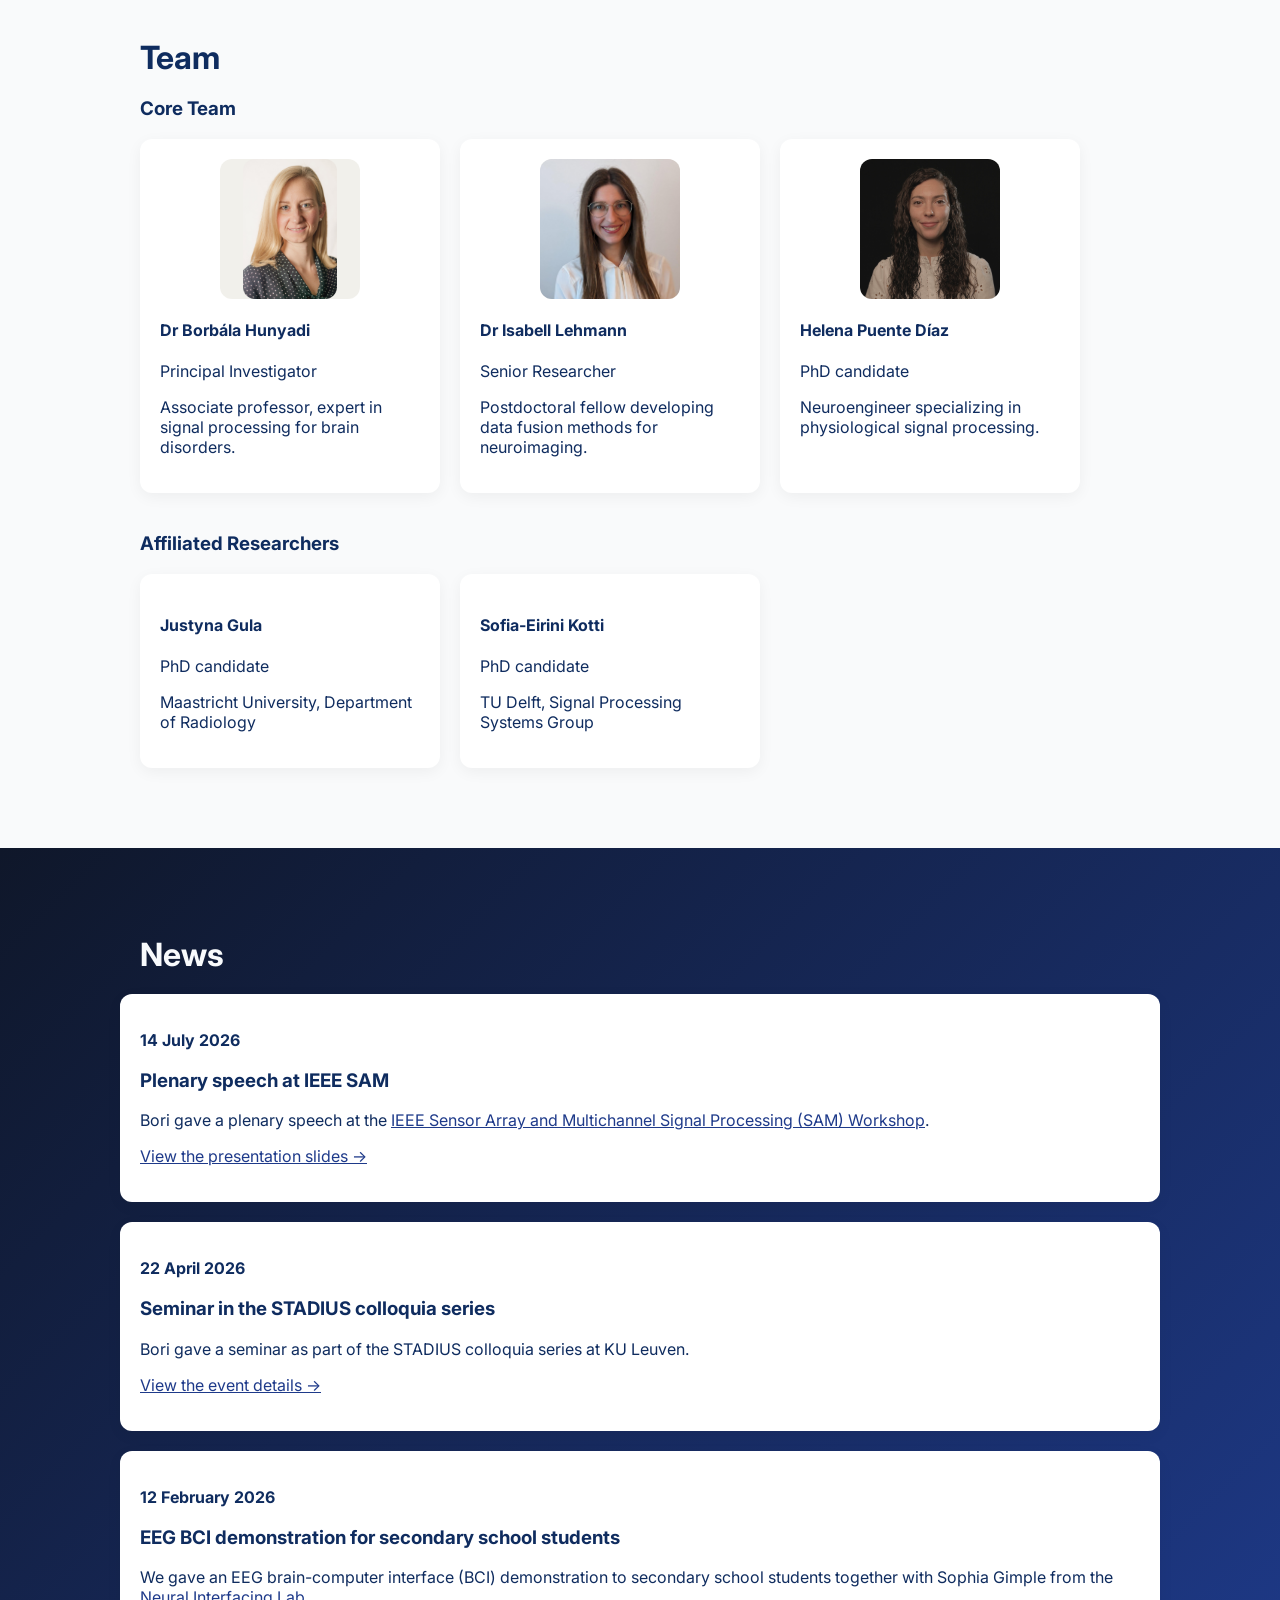
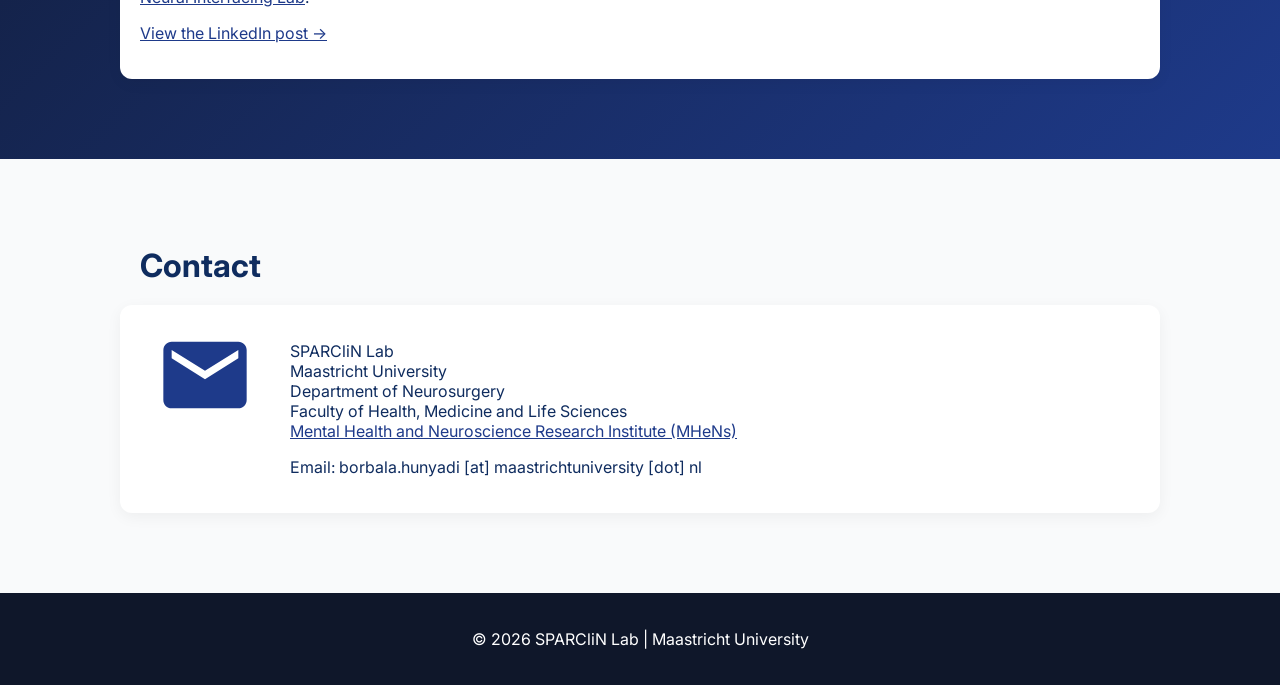
==== commit f2228312: "minor edits on news" ====
--- a/index.html
+++ b/index.html
@@ -626,7 +626,7 @@
             <div class="card">
                 <p><strong>14 July 2026</strong></p>
                 <h3>Plenary speech at IEEE SAM</h3>
-                <p>Bori gave a plenary speech at the IEEE Sensor Array and Multichannel (SAM) Signal Processing Workshop.</p>
+                <p>Bori gave a plenary speech at the <a href=" https://attend.ieee.org/sam-2026/" target="_blank" rel="noopener">IEEE Sensor Array and Multichannel Signal Processing (SAM) Workshop</a>. </p>
                 <p><a href="files/plenary_2026_07_14.pptx" target="_blank" rel="noopener">View the presentation slides →</a></p>
             </div>
             <div class="card">
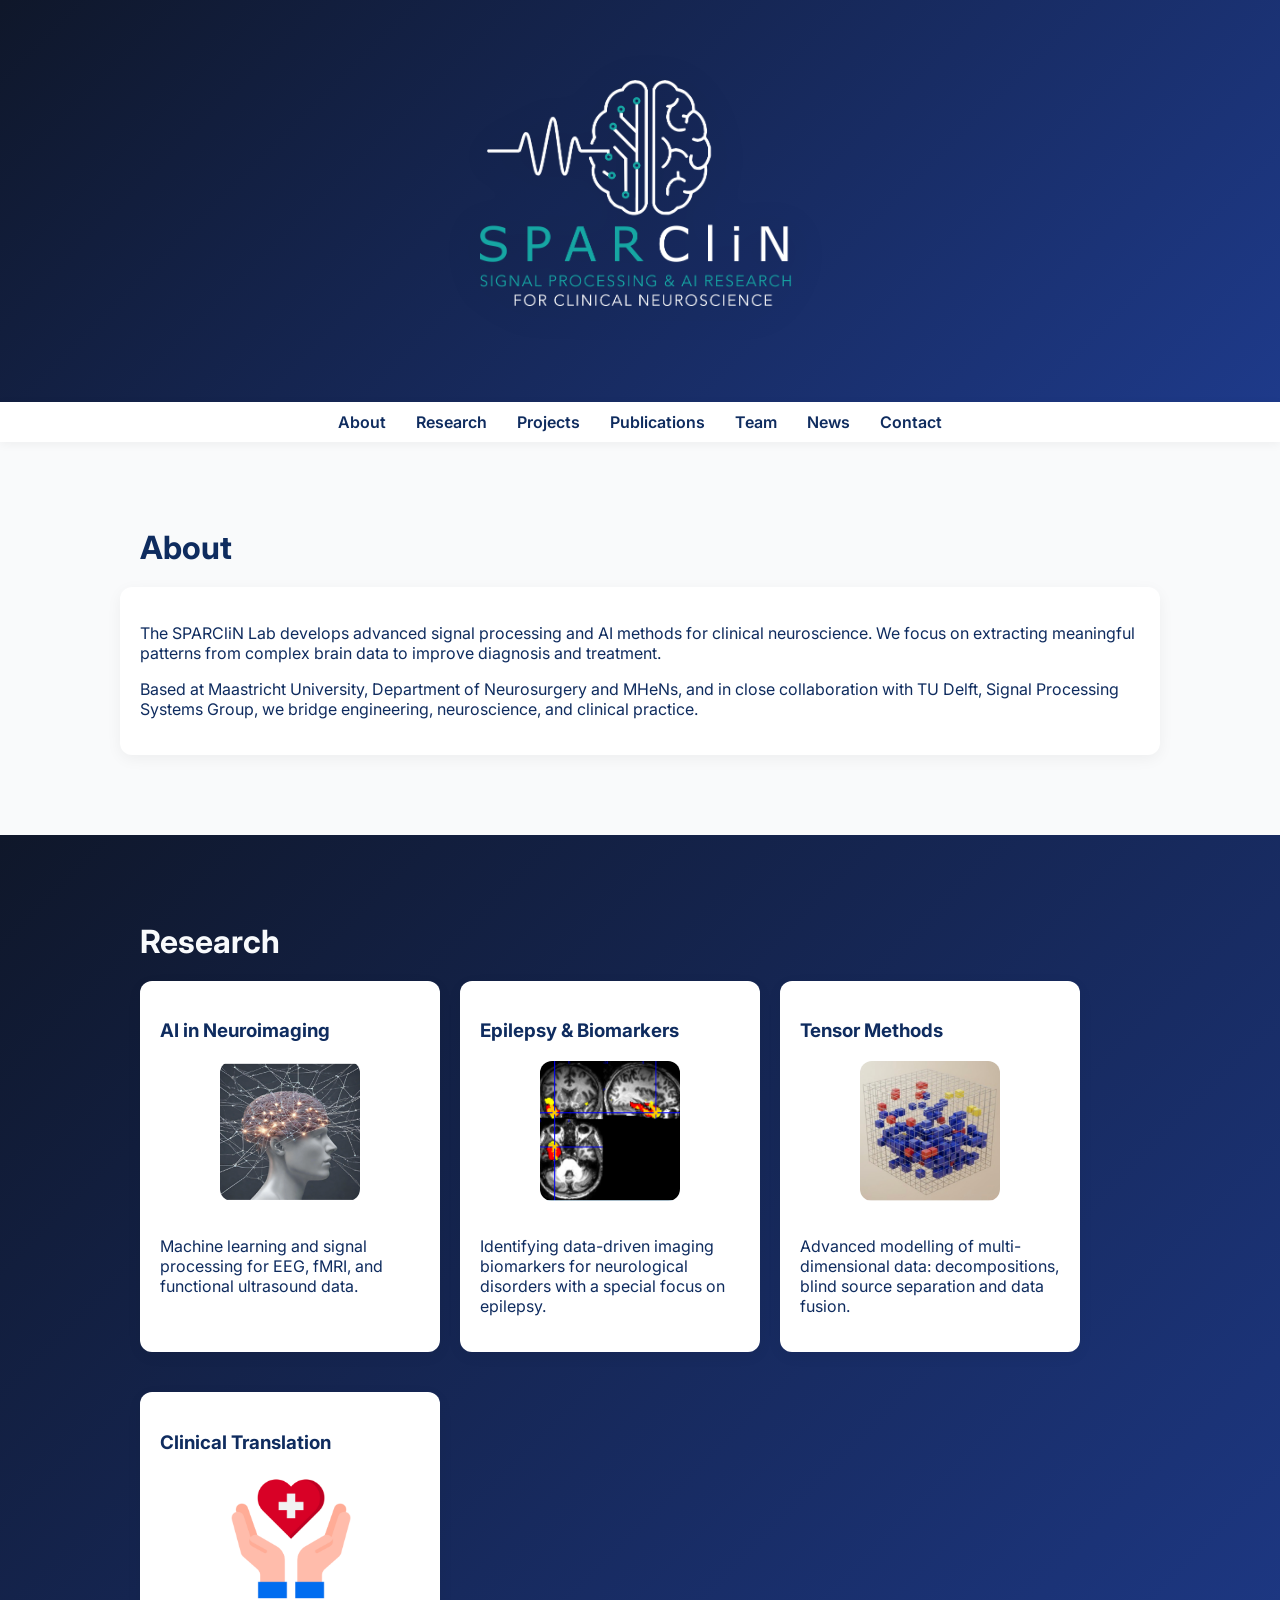
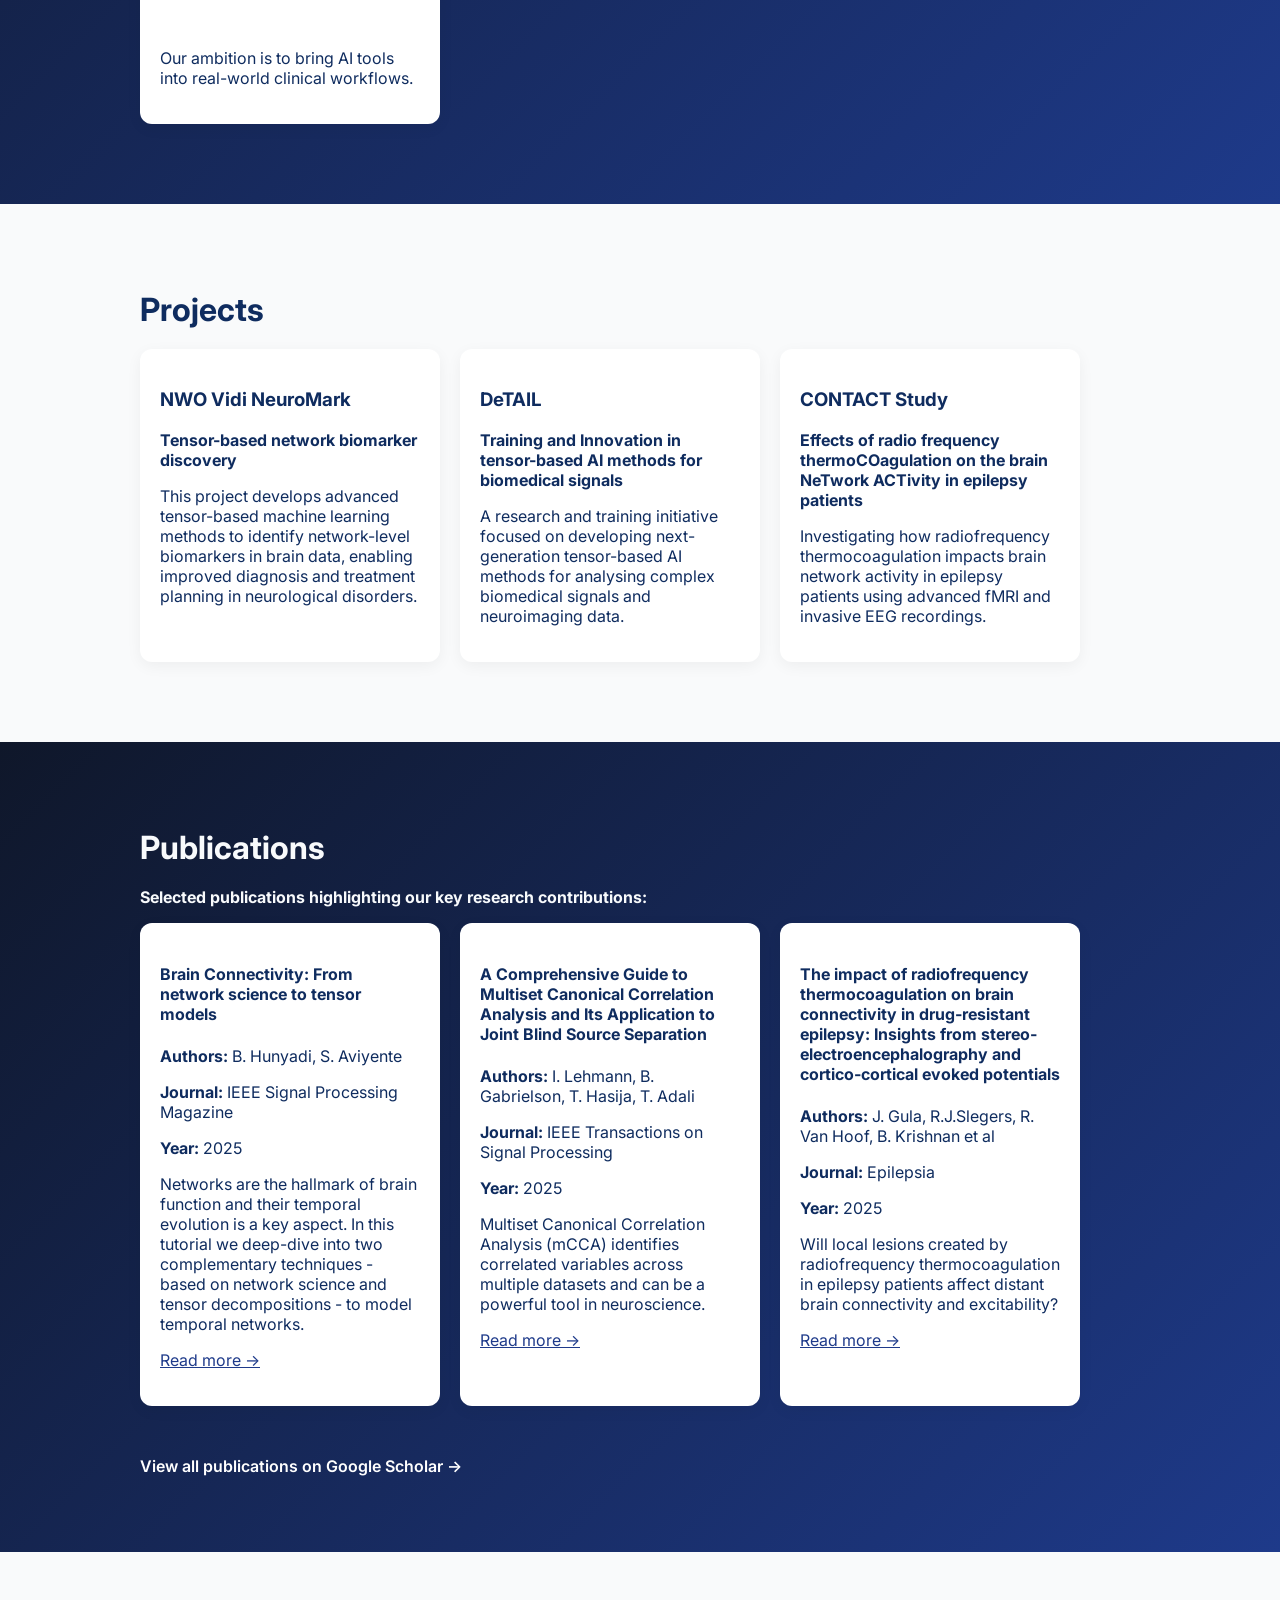
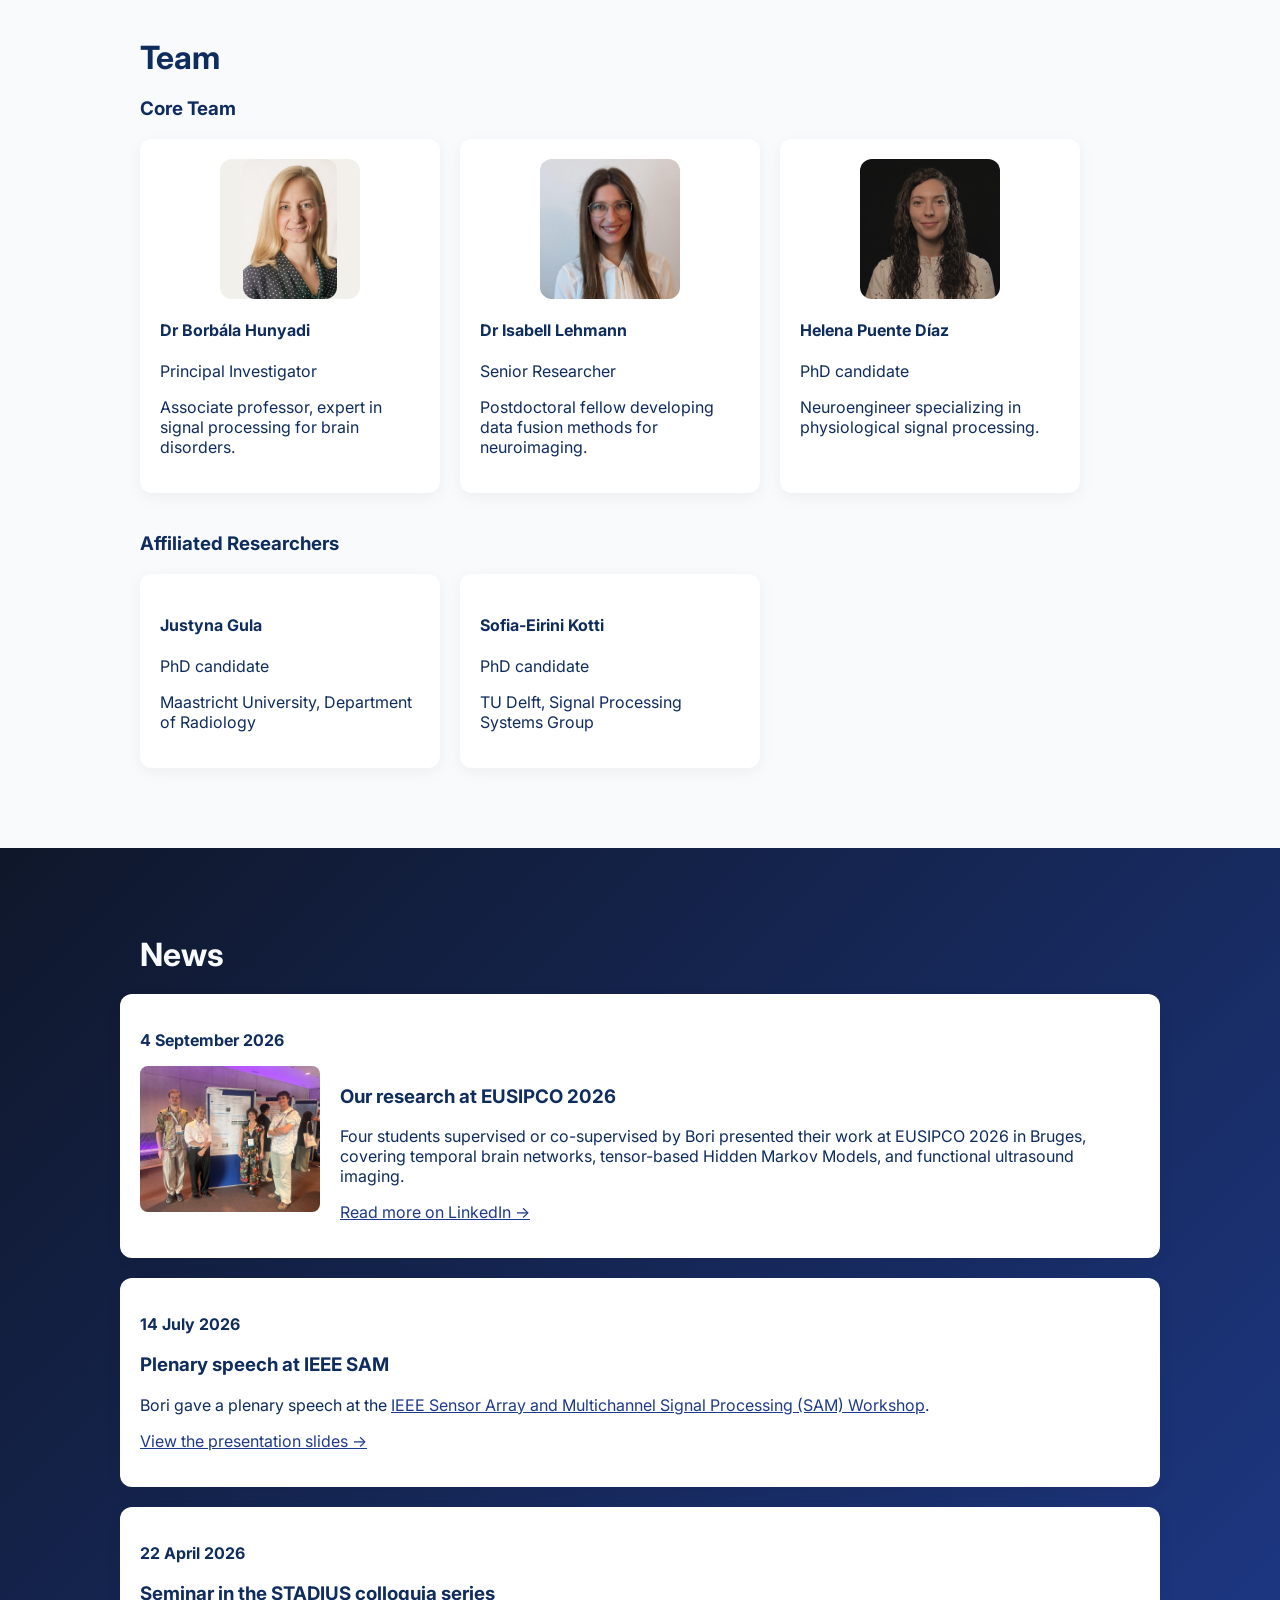
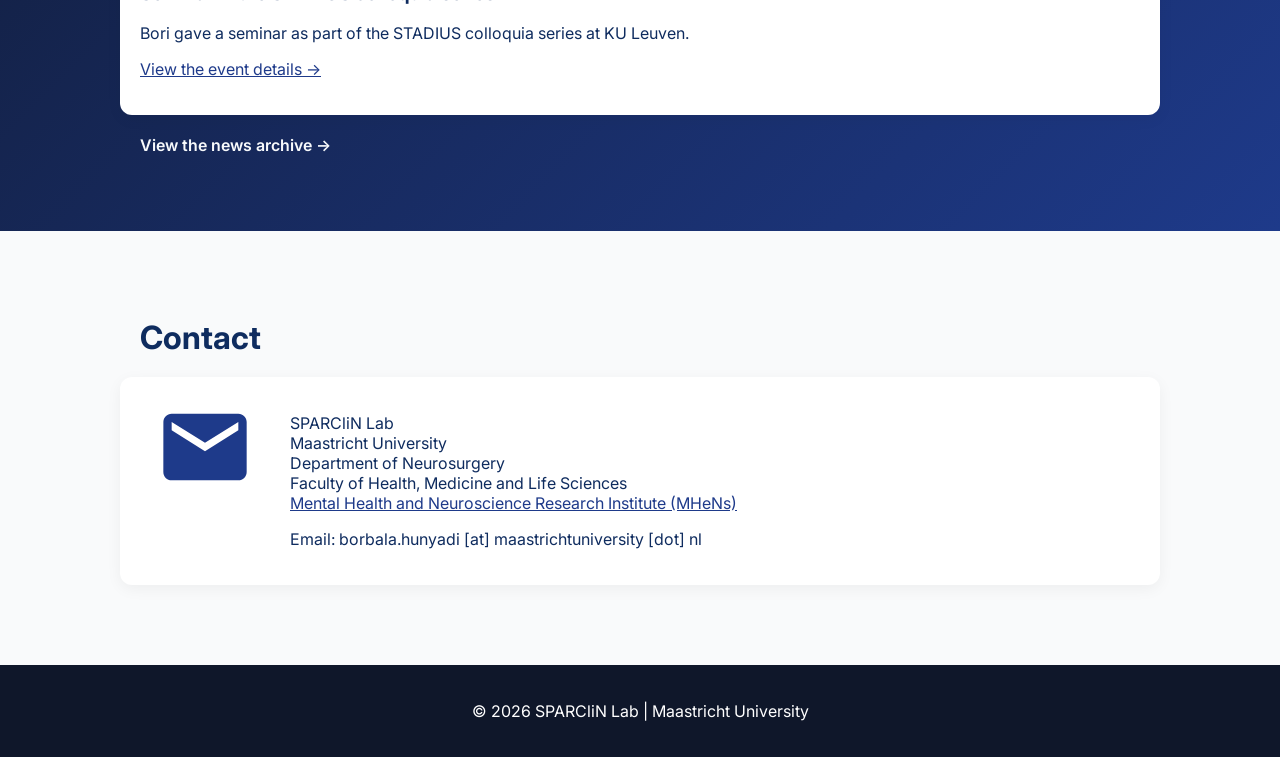
==== commit bf9ff8ca: "news update" ====
--- a/index.html
+++ b/index.html
@@ -329,6 +329,47 @@
             color: #4f46e5;
         }
 
+        #news .news-archive-link,
+        #news .news-archive-link:visited {
+            color: #f8fafc;
+            font-weight: 600;
+            text-decoration: none;
+        }
+
+        #news .news-archive-link:hover,
+        #news .news-archive-link:active {
+            color: #9fb3ff;
+        }
+
+        .news-item-layout {
+            display: flex;
+            align-items: flex-start;
+            gap: 20px;
+        }
+
+        .news-item-image {
+            width: 180px;
+            height: auto;
+            flex: 0 0 180px;
+            border-radius: 8px;
+        }
+
+        .news-item-content {
+            flex: 1;
+            min-width: 0;
+        }
+
+        @media (max-width: 600px) {
+            .news-item-layout {
+                flex-direction: column;
+            }
+
+            .news-item-image {
+                width: 140px;
+                flex-basis: auto;
+            }
+        }
+
         @media (max-width: 768px) {
             nav ul {
                 flex-wrap: wrap;
@@ -560,7 +601,7 @@
             </div>
             <p style="text-align:left; margin-top:30px;">
                 <a href="https://scholar.google.com/citations?user=example" target="_blank"
-                    class="publication-link" style="font-weight:600; text-decoration:none; color:white;">View all publications on Google Scholar
+                    class="publication-link" style="font-weight:600; text-decoration:none; color:#f8fafc;">View all publications on Google Scholar
                     →</a>
             </p>
         </section>
@@ -623,6 +664,17 @@
 
         <section id="news">
             <h2>News</h2>
+            <div class="card">
+                <p><strong>4 September 2026</strong></p>
+                <div class="news-item-layout">
+                    <img class="news-item-image" src="pictures/eusipco2026.jpeg" alt="Students presenting their work at EUSIPCO 2026 in Bruges">
+                    <div class="news-item-content">
+                        <h3>Our research at EUSIPCO 2026</h3>
+                        <p>Four students supervised or co-supervised by Bori presented their work at EUSIPCO 2026 in Bruges, covering temporal brain networks, tensor-based Hidden Markov Models, and functional ultrasound imaging.</p>
+                        <p><a href="https://www.linkedin.com/feed/update/urn:li:activity:7502678309844217857/" target="_blank" rel="noopener">Read more on LinkedIn →</a></p>
+                    </div>
+                </div>
+            </div>
             <div class="card">
                 <p><strong>14 July 2026</strong></p>
                 <h3>Plenary speech at IEEE SAM</h3>
@@ -635,12 +687,7 @@
                 <p>Bori gave a seminar as part of the STADIUS colloquia series at KU Leuven.</p>
                 <p><a href="https://www.esat.kuleuven.be/stadius/?p=3109" target="_blank" rel="noopener">View the event details →</a></p>
             </div>
-            <div class="card">
-                <p><strong>12 February 2026</strong></p>
-                <h3>EEG BCI demonstration for secondary school students</h3>
-                <p>We gave an EEG brain-computer interface (BCI) demonstration to secondary school students together with Sophia Gimple from the <a href="https://neuralinterfacinglab.github.io" target="_blank" rel="noopener">Neural Interfacing Lab</a>.</p>
-                <p><a href="https://www.linkedin.com/posts/borbala-hunyadi_sciencecommunication-bci-stem-activity-7432436623599894528-BYNi?utm_source=share&utm_medium=member_desktop&rcm=ACoAAAS0eHEBCund6_LTN81eU09oG6nuCnuHggI" target="_blank" rel="noopener">View the LinkedIn post →</a></p>
-            </div>
+            <p><a class="news-archive-link" href="news.html">View the news archive →</a></p>
         </section>
 
         <section id="contact">
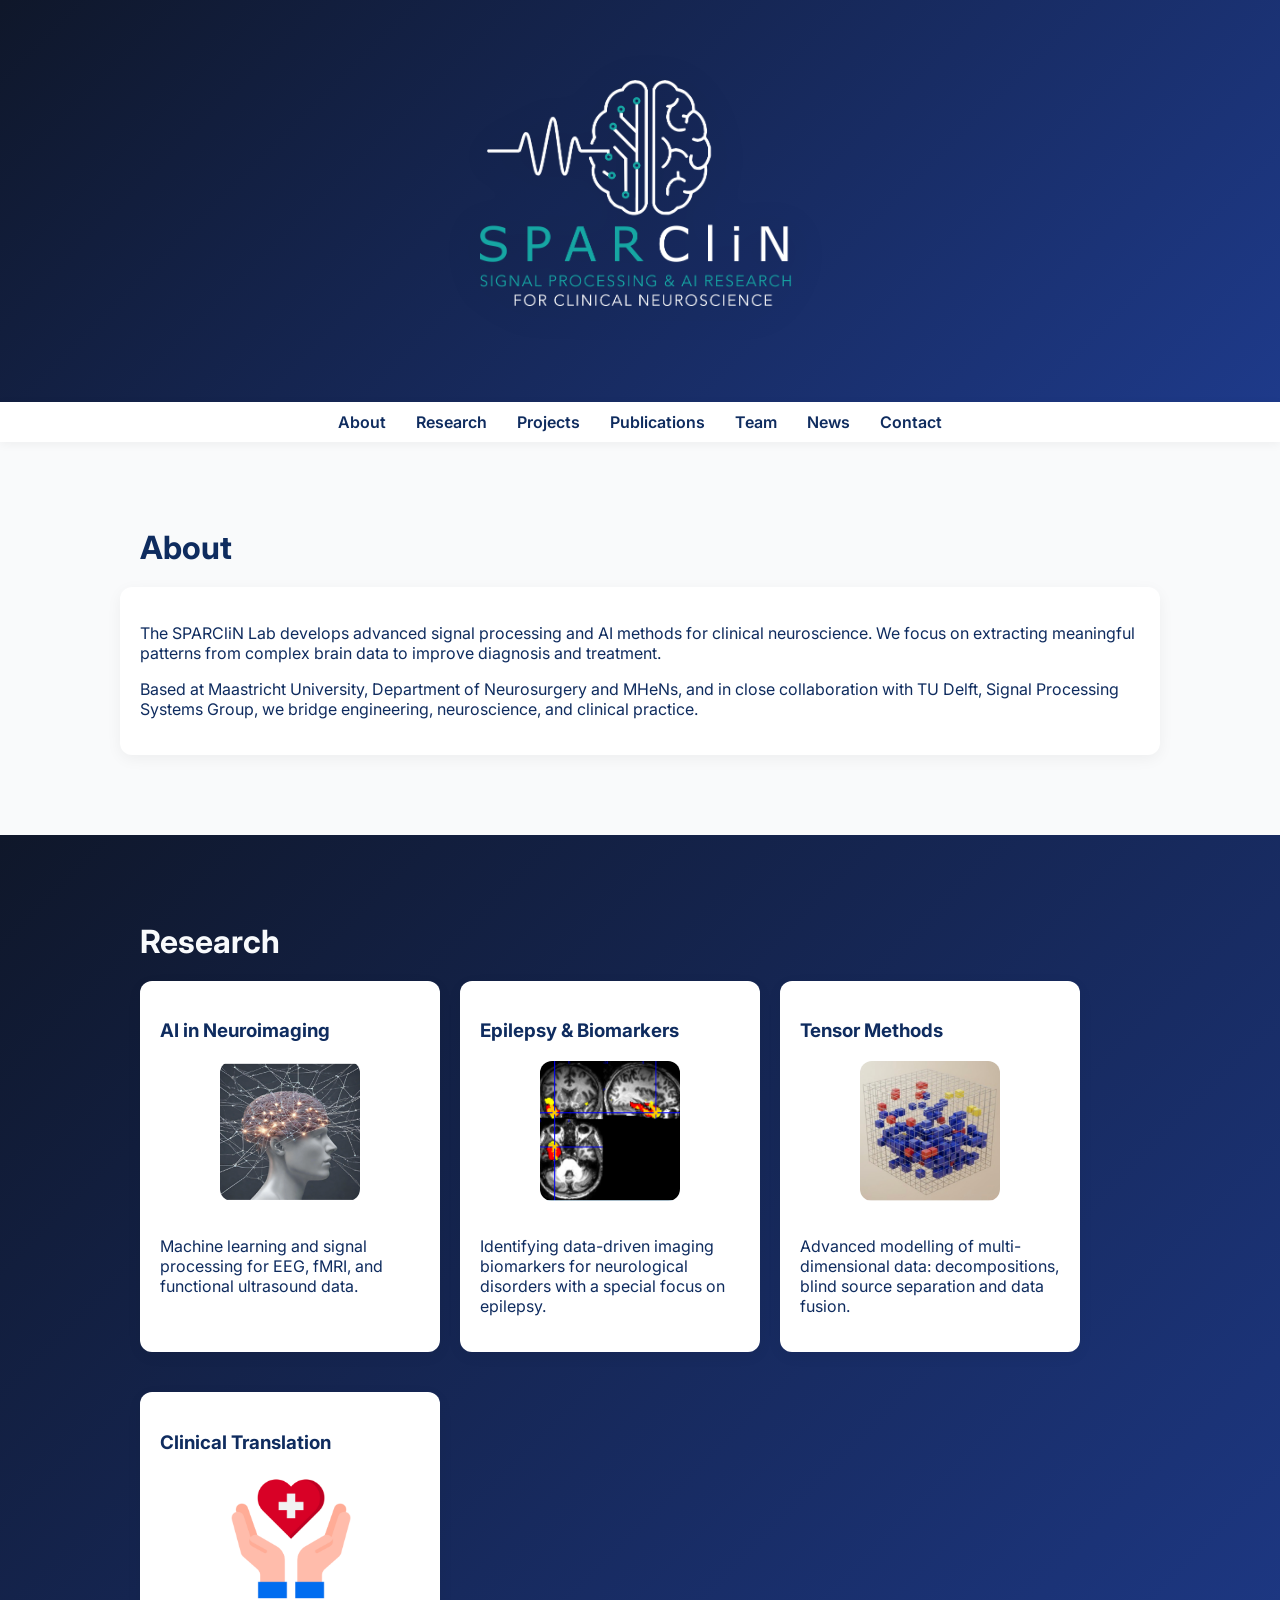
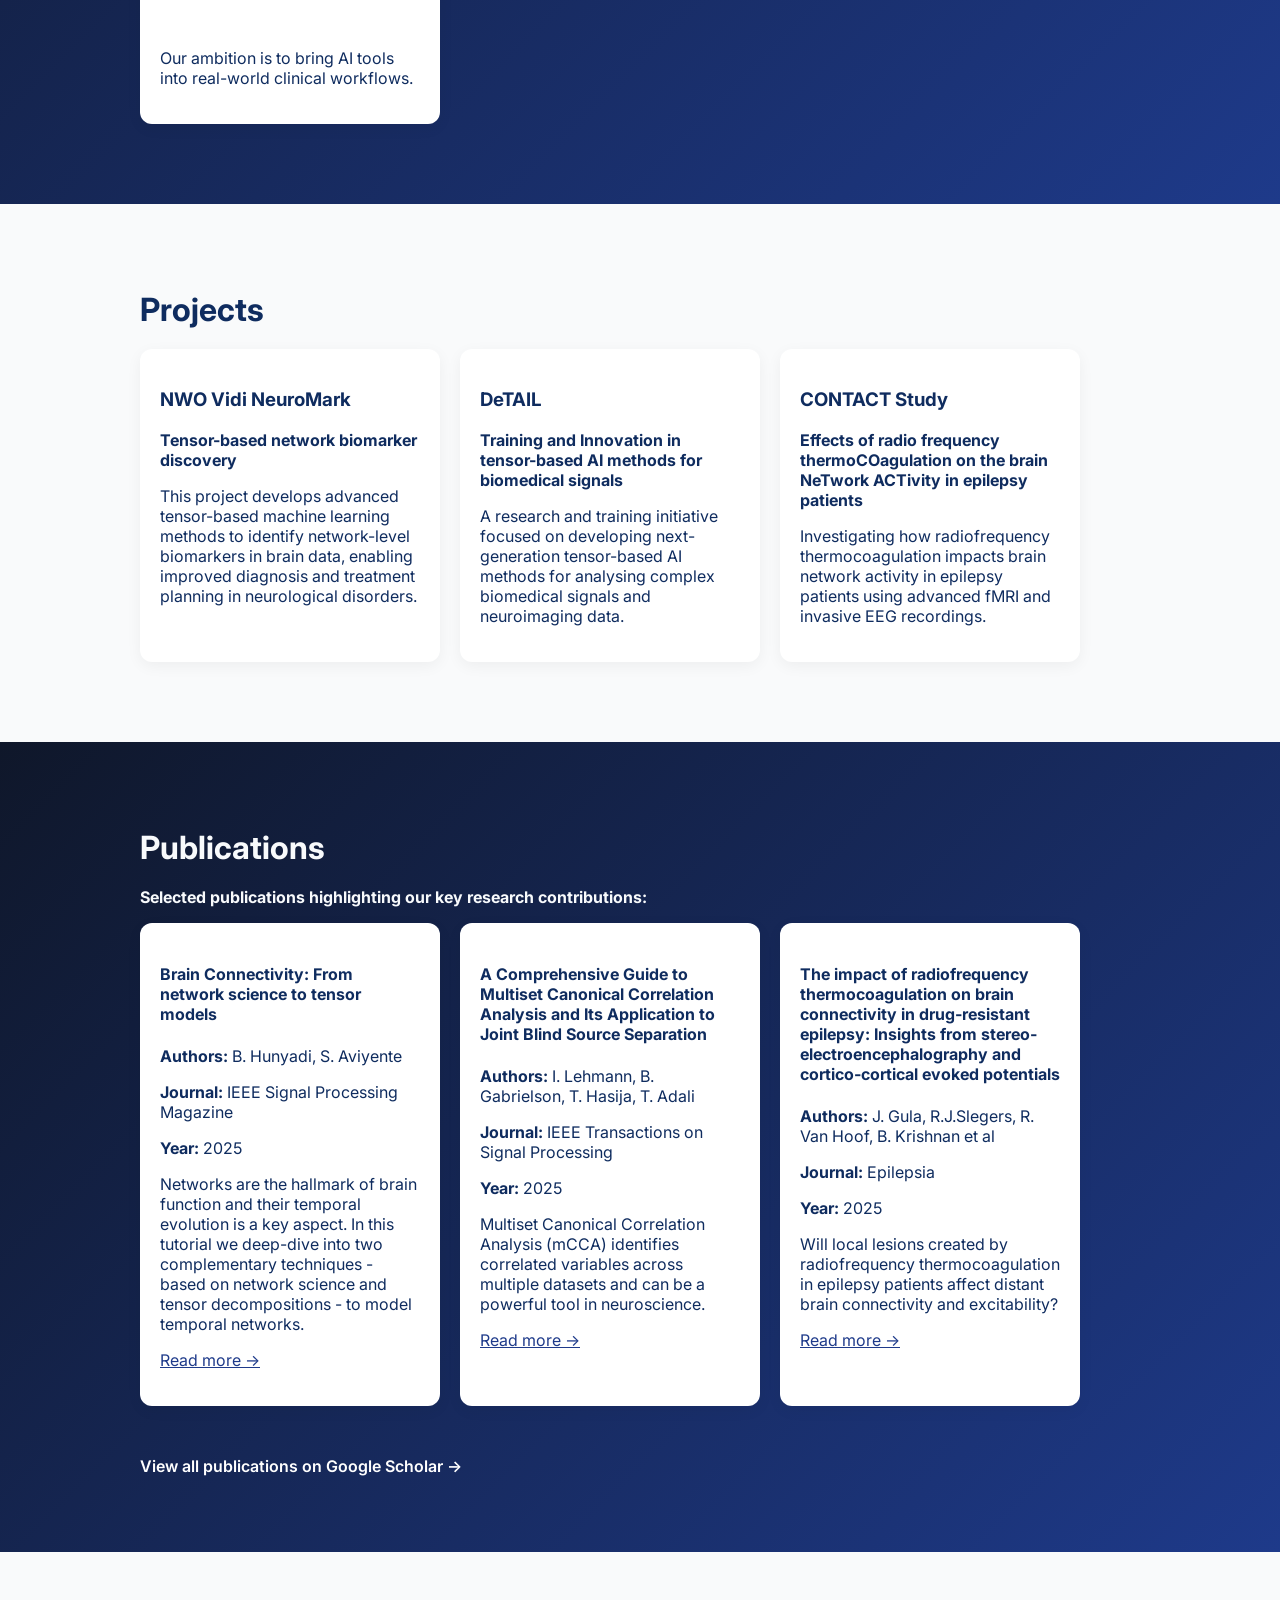
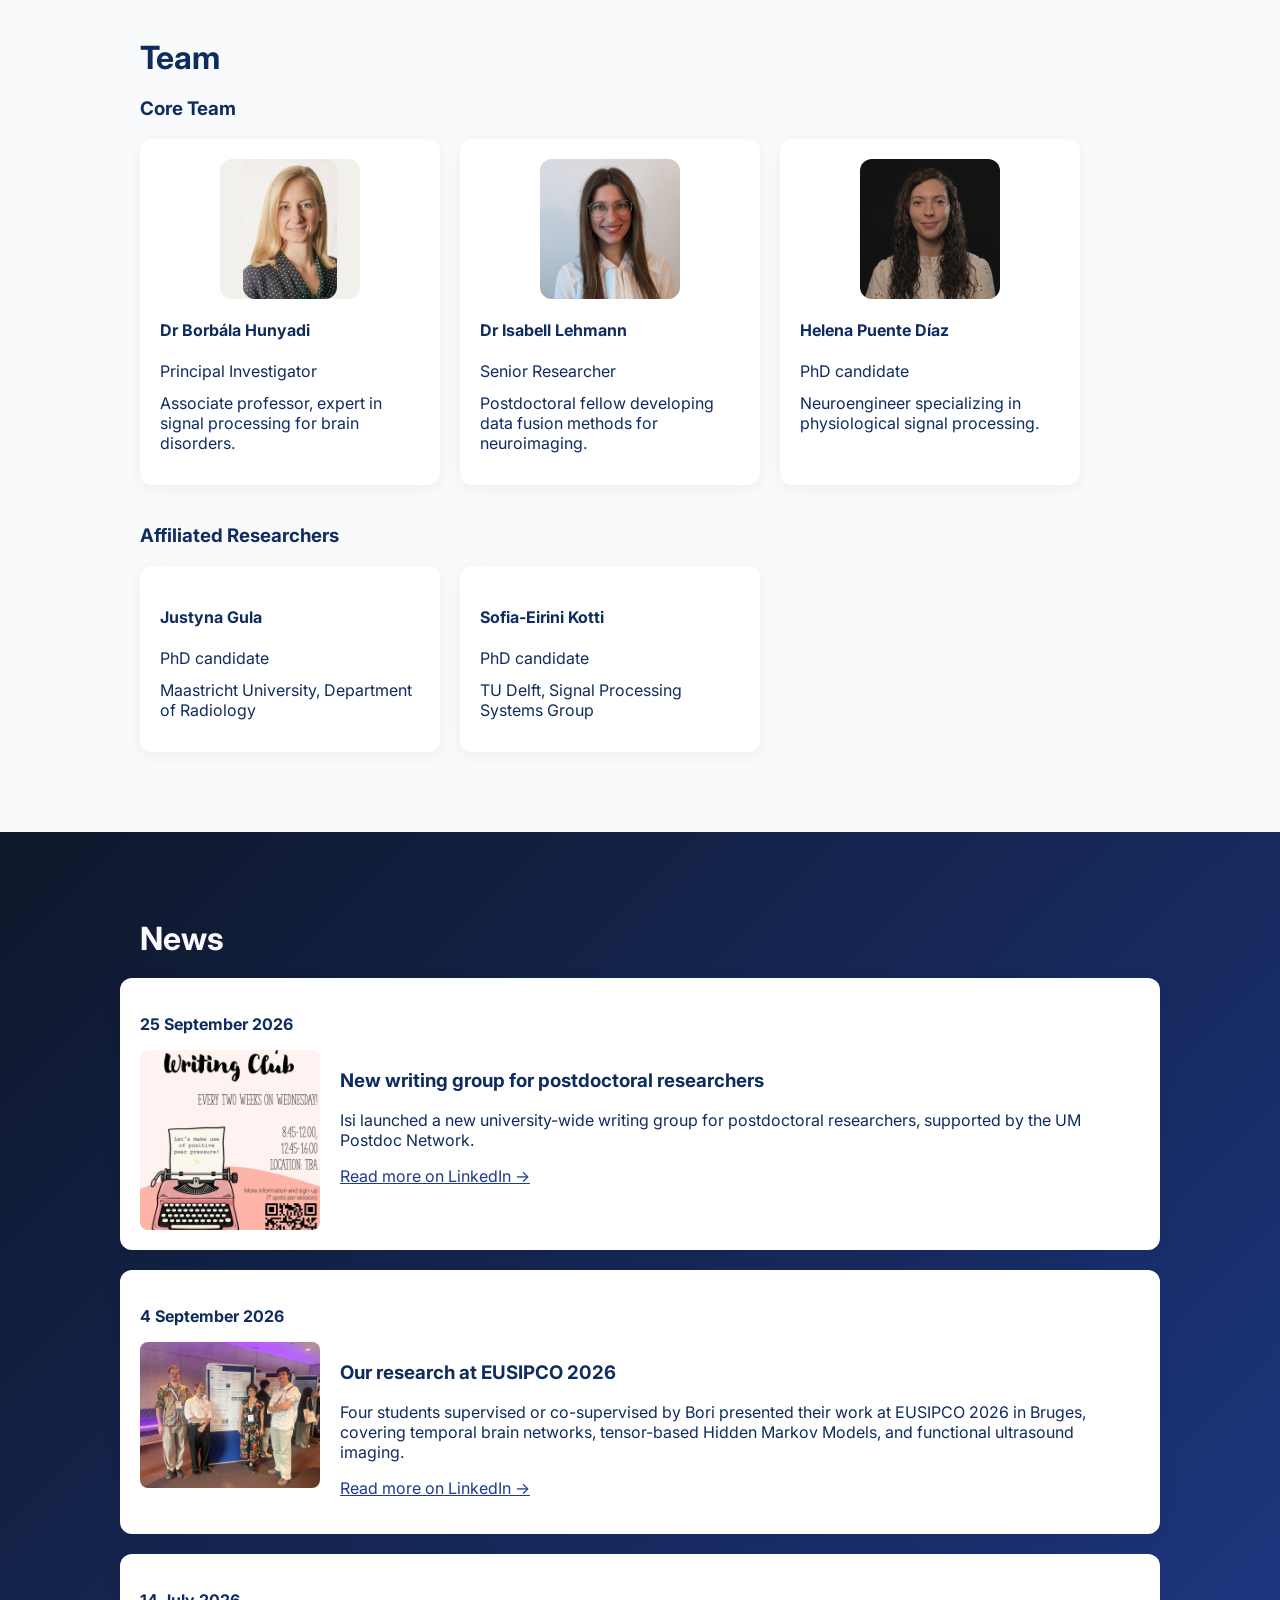
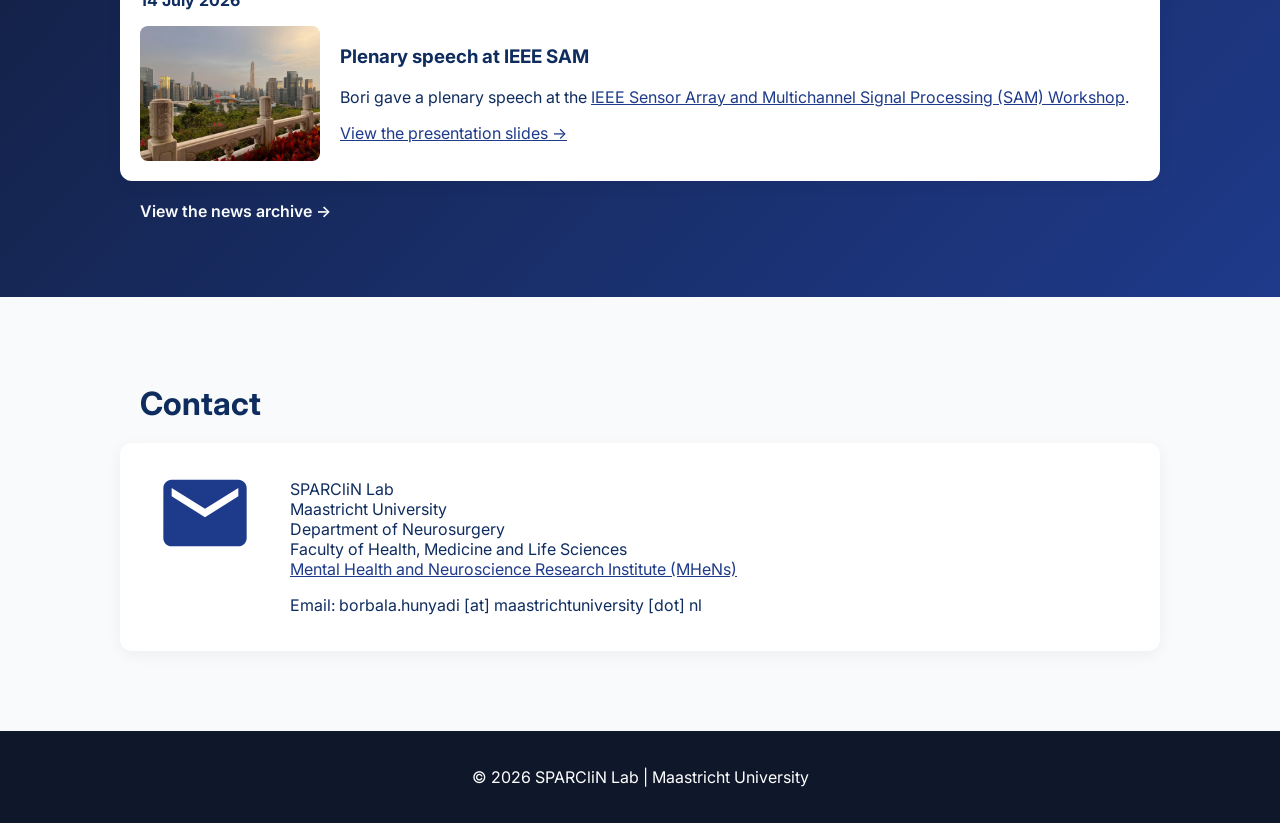
==== commit e7ee0a00: "more news items" ====
--- a/index.html
+++ b/index.html
@@ -214,7 +214,7 @@
             border-color: #1e3a8a;
             box-shadow: 0 8px 25px rgba(30, 58, 138, 0.15);
         }
-        }
+        
 
         #team .card h3,
         #team .card p {
@@ -665,6 +665,17 @@
         <section id="news">
             <h2>News</h2>
             <div class="card">
+                <p><strong>25 September 2026</strong></p>
+                <div class="news-item-layout">
+                    <img class="news-item-image" src="pictures/writinggroup.jpeg" alt="Postdoctoral researchers in the new writing group" style="object-fit: cover; height: 180px; object-position: top 70%;">
+                    <div class="news-item-content">
+                        <h3>New writing group for postdoctoral researchers</h3>
+                        <p>Isi launched a new university-wide writing group for postdoctoral researchers, supported by the UM Postdoc Network.</p>
+                        <p><a href="https://www.linkedin.com/posts/um-postdoc-network_paw2026-paw2026-umpostdocnetwork-activity-7508763087148195840-aSuv?utm_source=share&utm_medium=member_desktop&rcm=ACoAAAS0eHEBCund6_LTN81eU09oG6nuCnuHggI" target="_blank" rel="noopener">Read more on LinkedIn →</a></p>
+                    </div>
+                </div>
+            </div>
+            <div class="card">
                 <p><strong>4 September 2026</strong></p>
                 <div class="news-item-layout">
                     <img class="news-item-image" src="pictures/eusipco2026.jpeg" alt="Students presenting their work at EUSIPCO 2026 in Bruges">
@@ -677,15 +688,14 @@
             </div>
             <div class="card">
                 <p><strong>14 July 2026</strong></p>
-                <h3>Plenary speech at IEEE SAM</h3>
-                <p>Bori gave a plenary speech at the <a href=" https://attend.ieee.org/sam-2026/" target="_blank" rel="noopener">IEEE Sensor Array and Multichannel Signal Processing (SAM) Workshop</a>. </p>
-                <p><a href="files/plenary_2026_07_14.pptx" target="_blank" rel="noopener">View the presentation slides →</a></p>
-            </div>
-            <div class="card">
-                <p><strong>22 April 2026</strong></p>
-                <h3>Seminar in the STADIUS colloquia series</h3>
-                <p>Bori gave a seminar as part of the STADIUS colloquia series at KU Leuven.</p>
-                <p><a href="https://www.esat.kuleuven.be/stadius/?p=3109" target="_blank" rel="noopener">View the event details →</a></p>
+                <div class="news-item-layout">
+                    <img class="news-item-image" src="pictures/shenzhen.jpeg" alt="Bori at the plenary speech in Shenzhen">
+                    <div class="news-item-content">
+                        <h3>Plenary speech at IEEE SAM</h3>
+                        <p>Bori gave a plenary speech at the <a href=" https://attend.ieee.org/sam-2026/" target="_blank" rel="noopener">IEEE Sensor Array and Multichannel Signal Processing (SAM) Workshop</a>.</p>
+                        <p><a href="files/plenary_2026_07_14.pptx" target="_blank" rel="noopener">View the presentation slides →</a></p>
+                    </div>
+                </div>
             </div>
             <p><a class="news-archive-link" href="news.html">View the news archive →</a></p>
         </section>
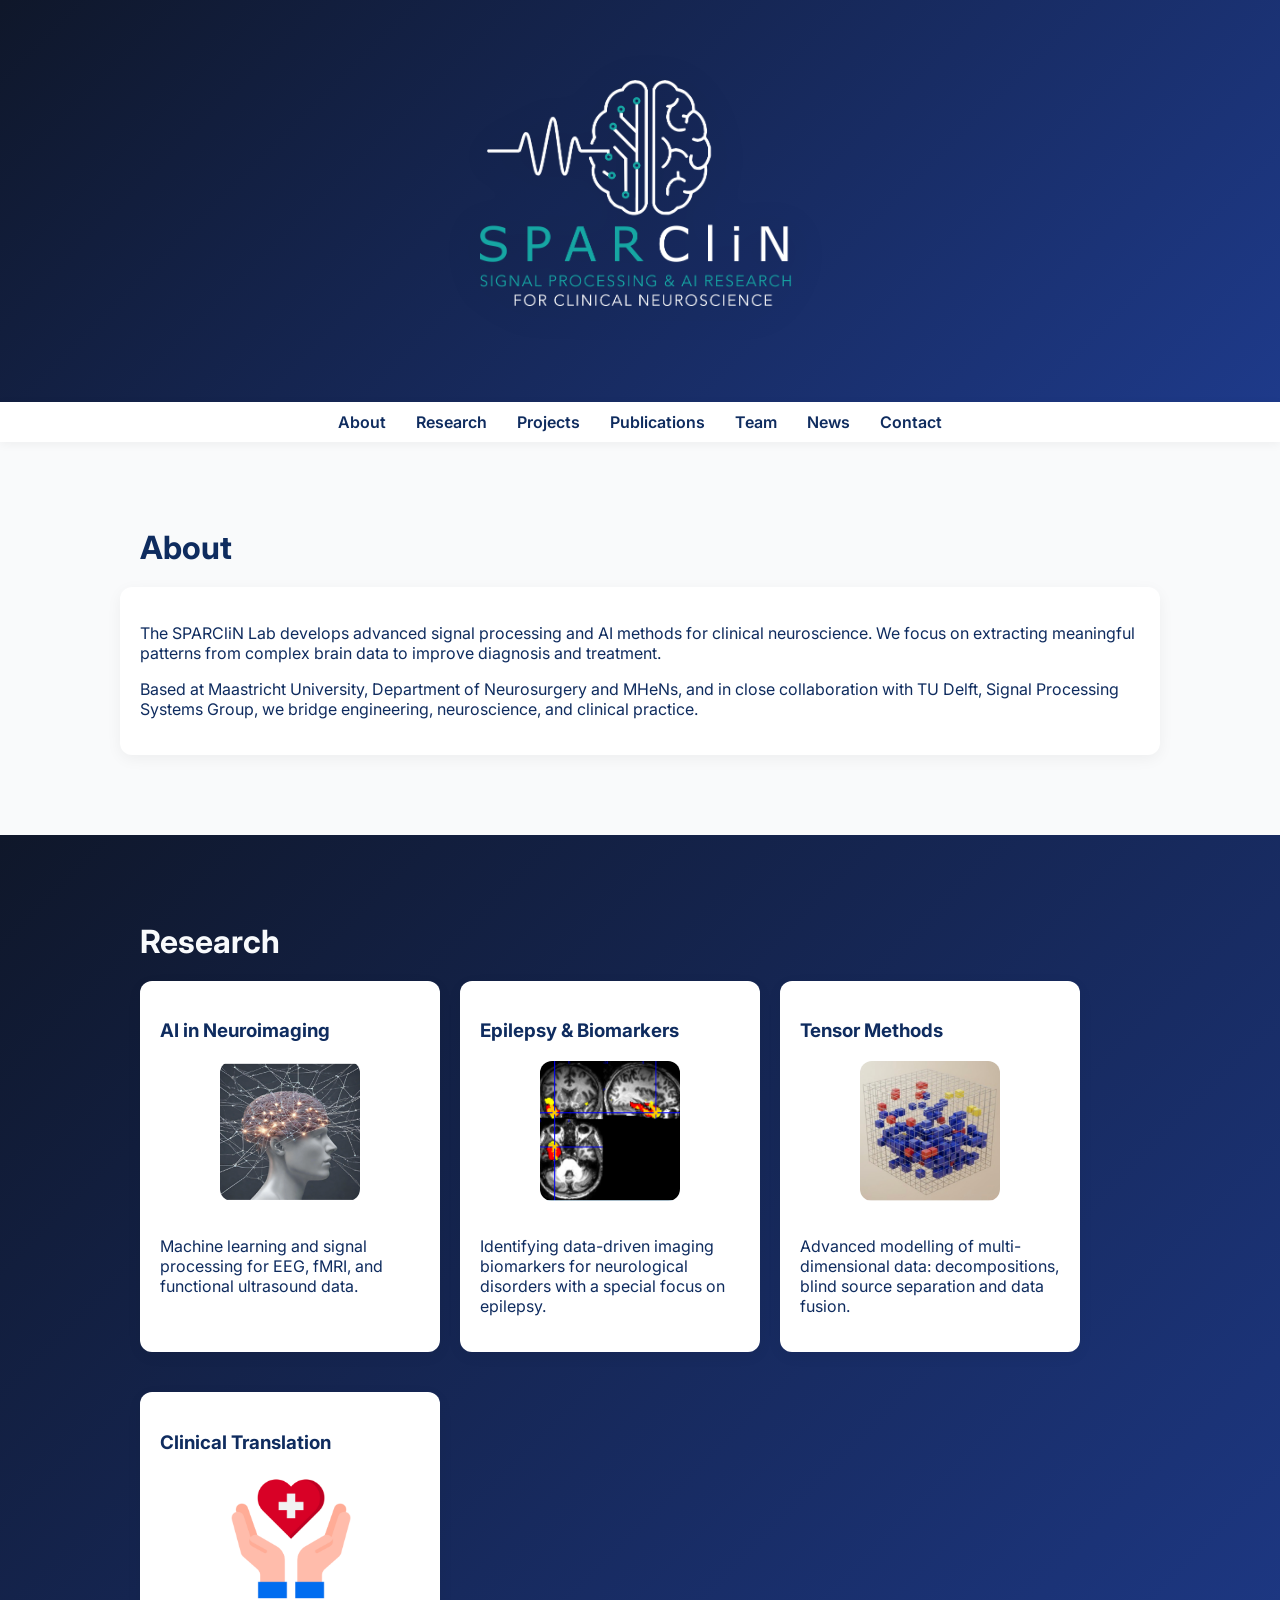
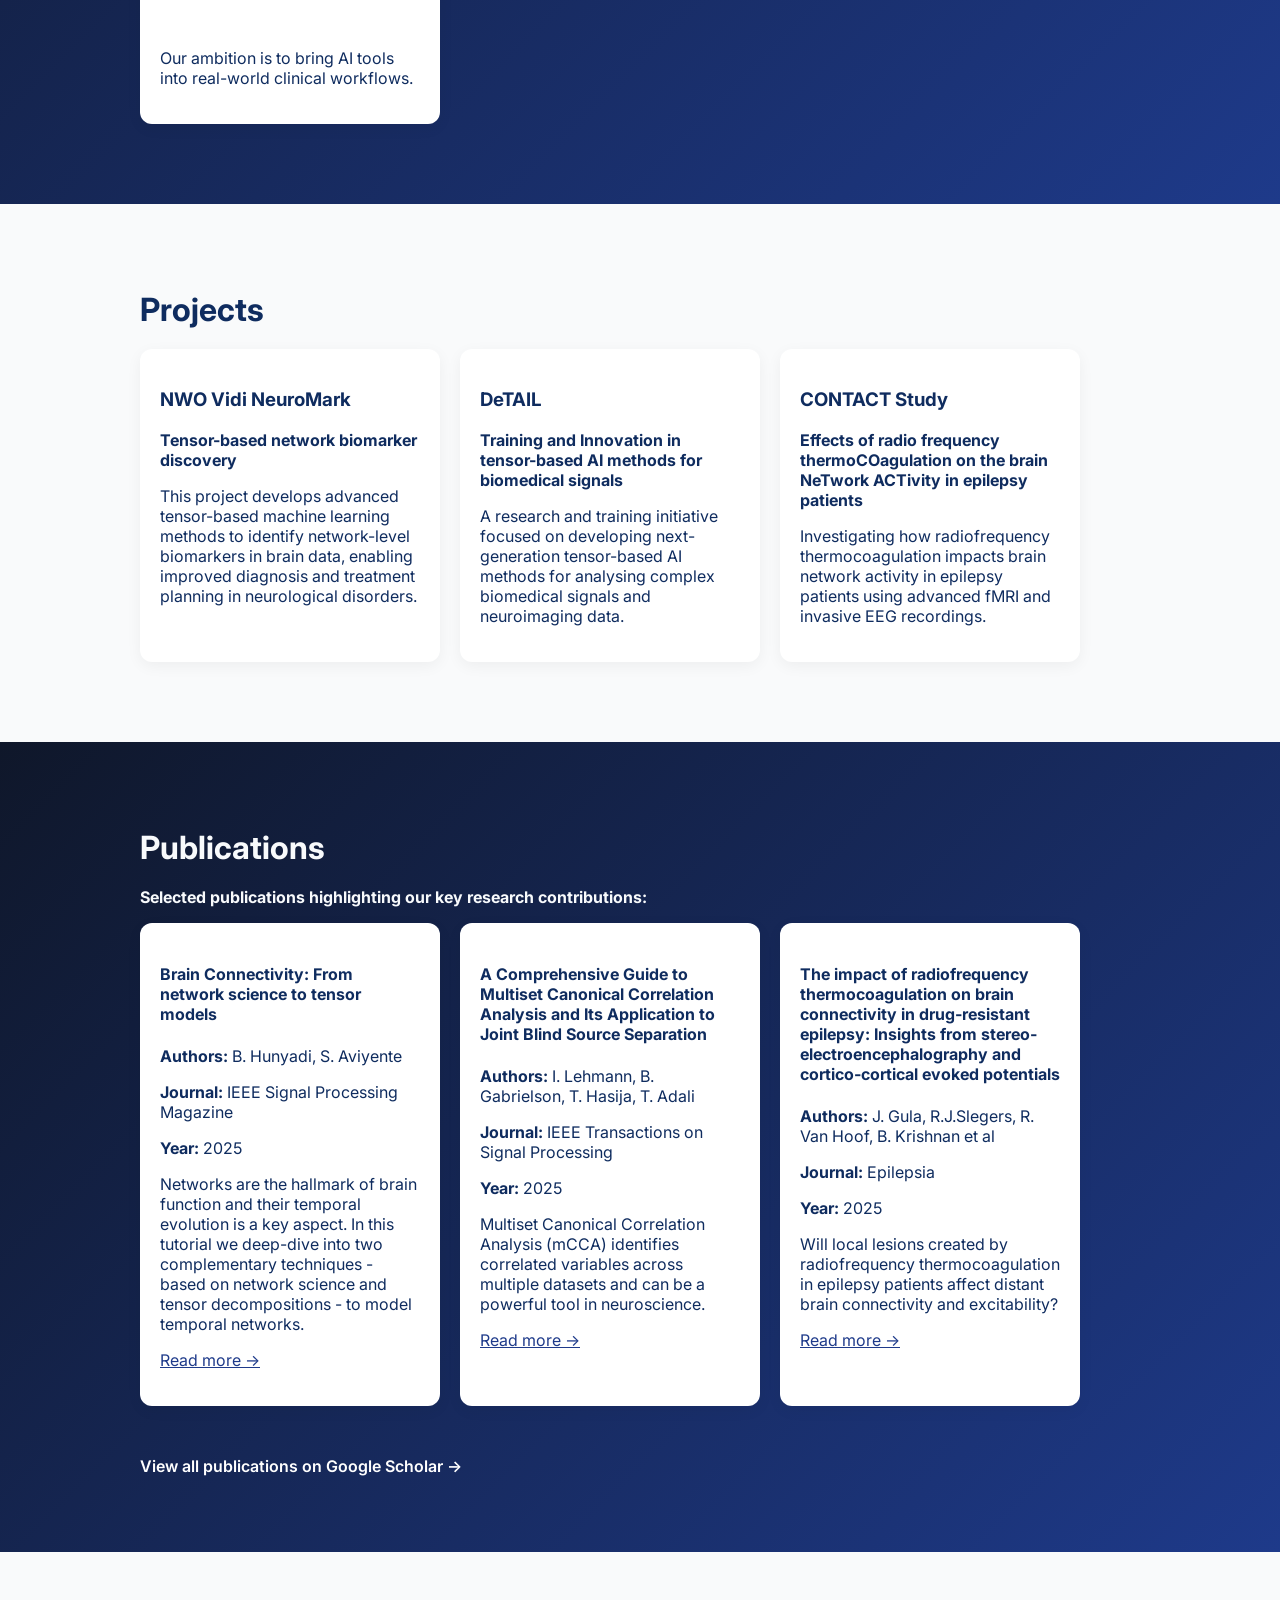
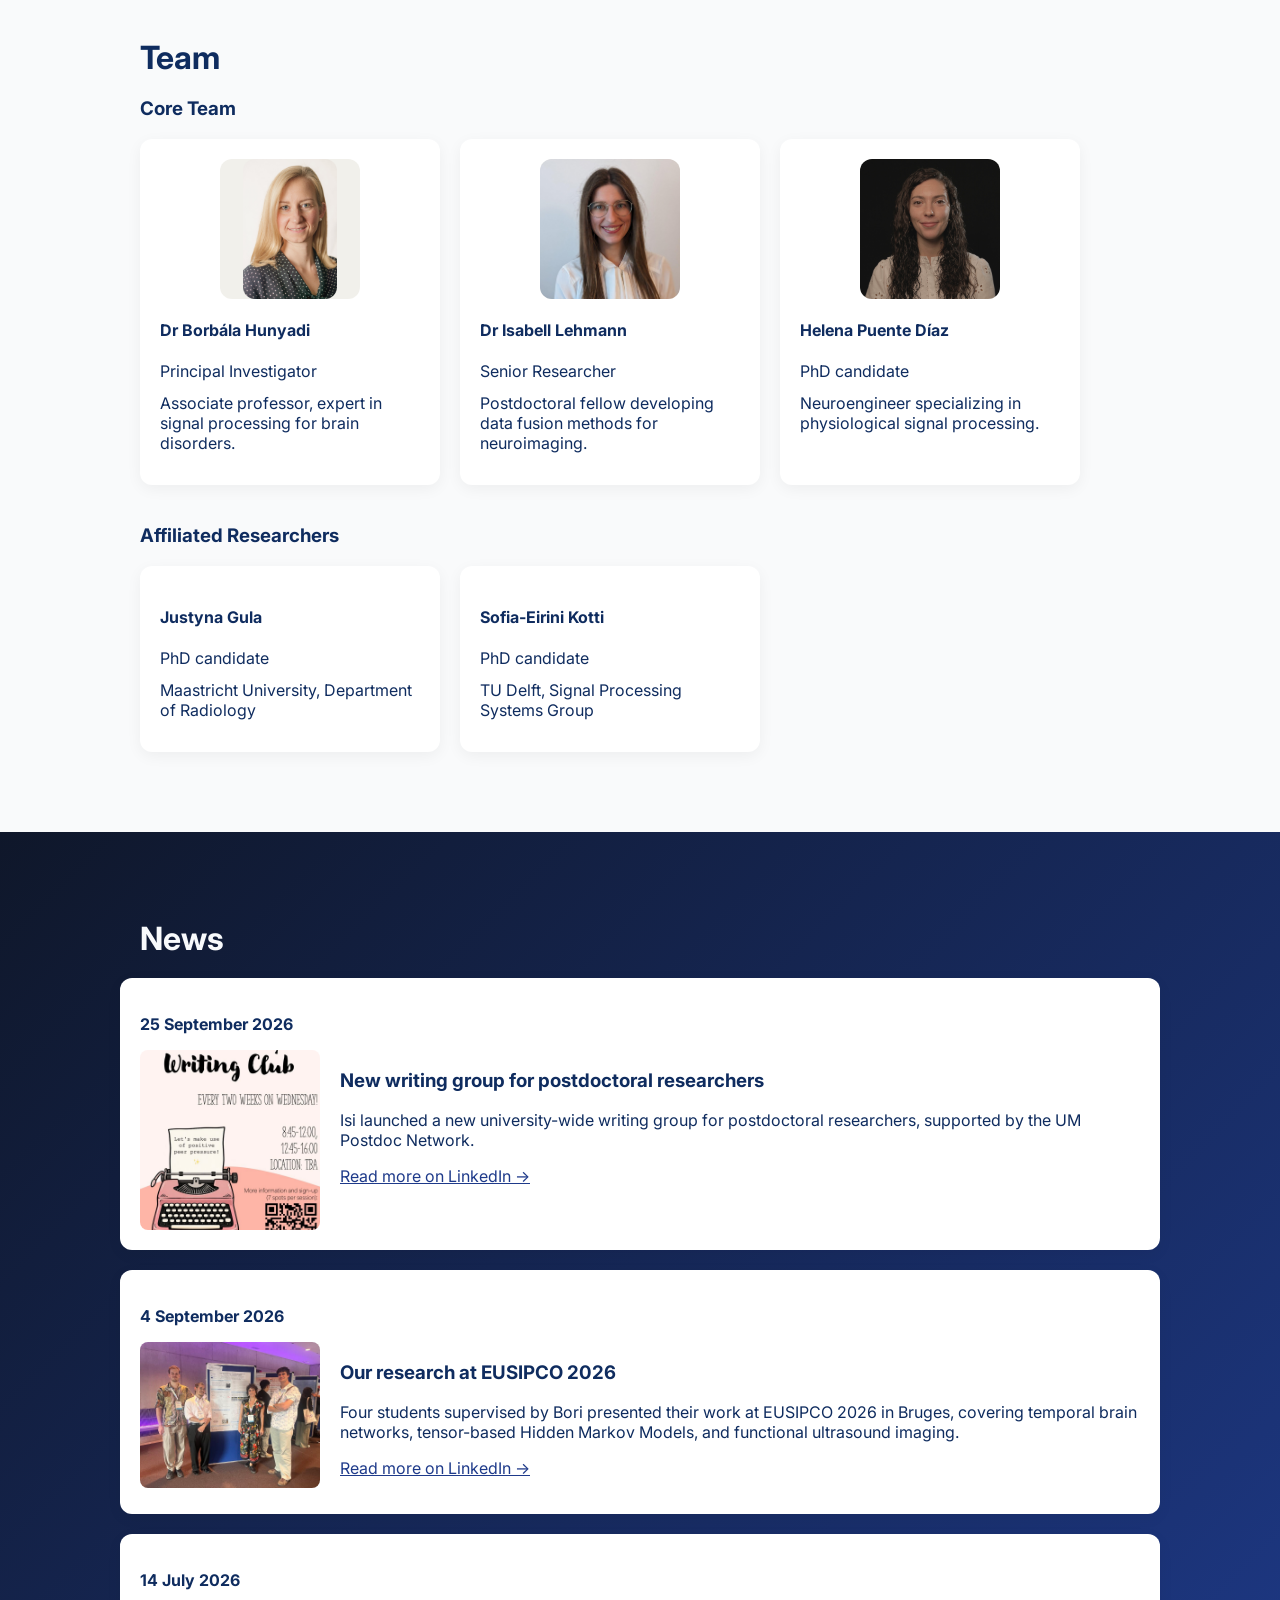
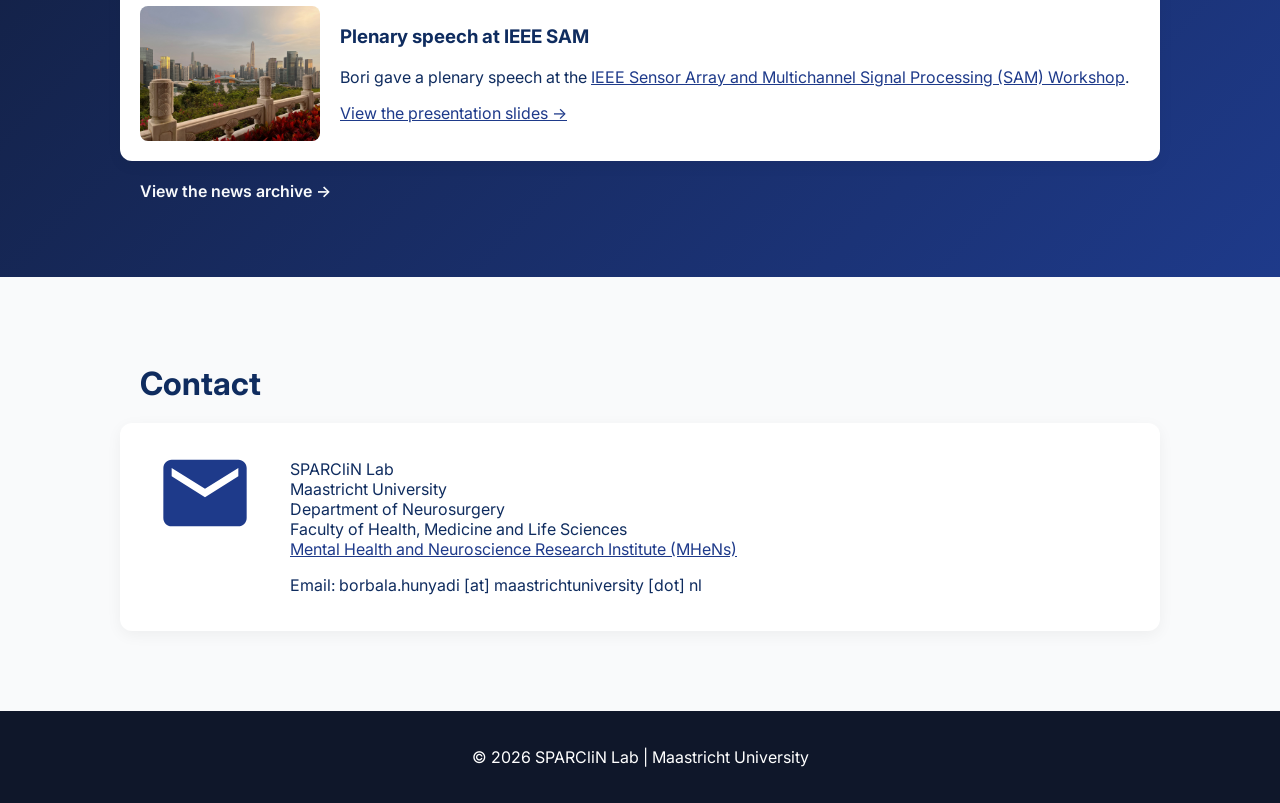
==== commit 0be6a6a7: "-" ====
--- a/index.html
+++ b/index.html
@@ -681,7 +681,7 @@
                     <img class="news-item-image" src="pictures/eusipco2026.jpeg" alt="Students presenting their work at EUSIPCO 2026 in Bruges">
                     <div class="news-item-content">
                         <h3>Our research at EUSIPCO 2026</h3>
-                        <p>Four students supervised or co-supervised by Bori presented their work at EUSIPCO 2026 in Bruges, covering temporal brain networks, tensor-based Hidden Markov Models, and functional ultrasound imaging.</p>
+                        <p>Four students supervised by Bori presented their work at EUSIPCO 2026 in Bruges, covering temporal brain networks, tensor-based Hidden Markov Models, and functional ultrasound imaging.</p>
                         <p><a href="https://www.linkedin.com/feed/update/urn:li:activity:7502678309844217857/" target="_blank" rel="noopener">Read more on LinkedIn →</a></p>
                     </div>
                 </div>
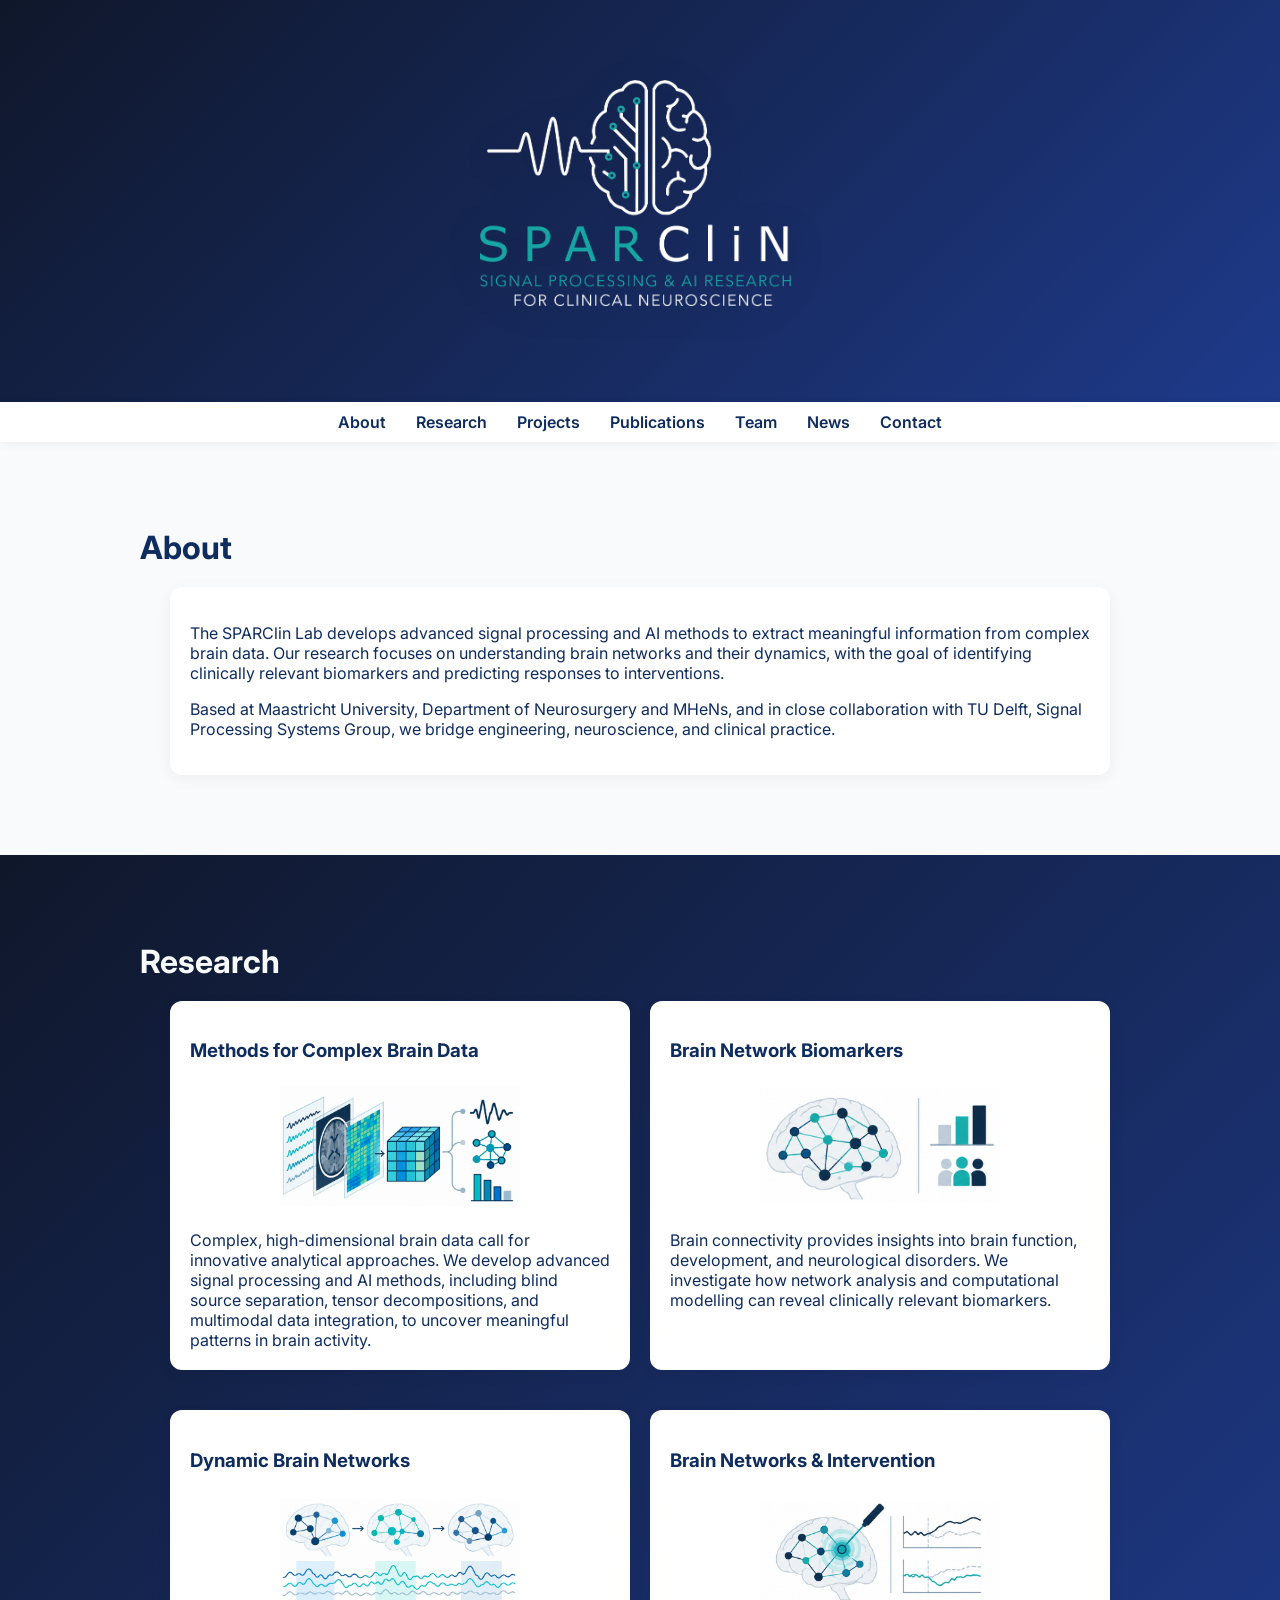
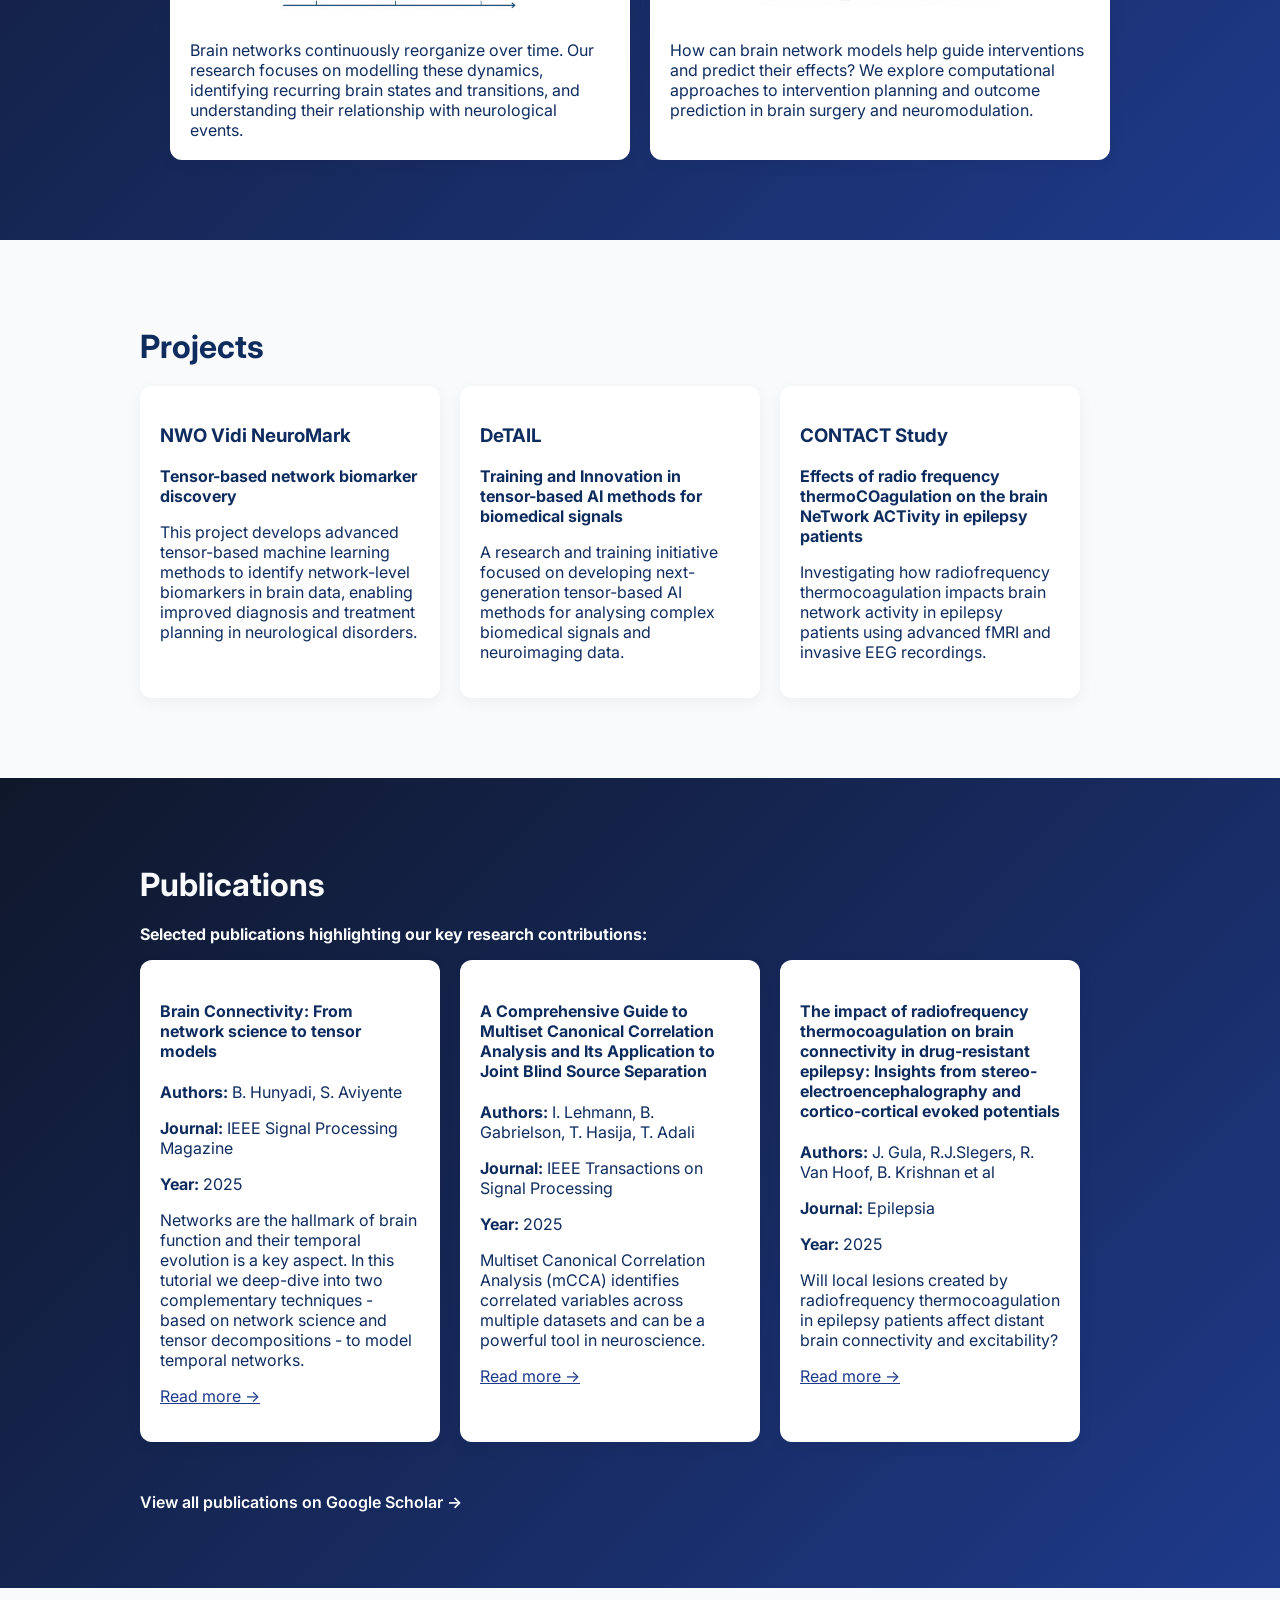
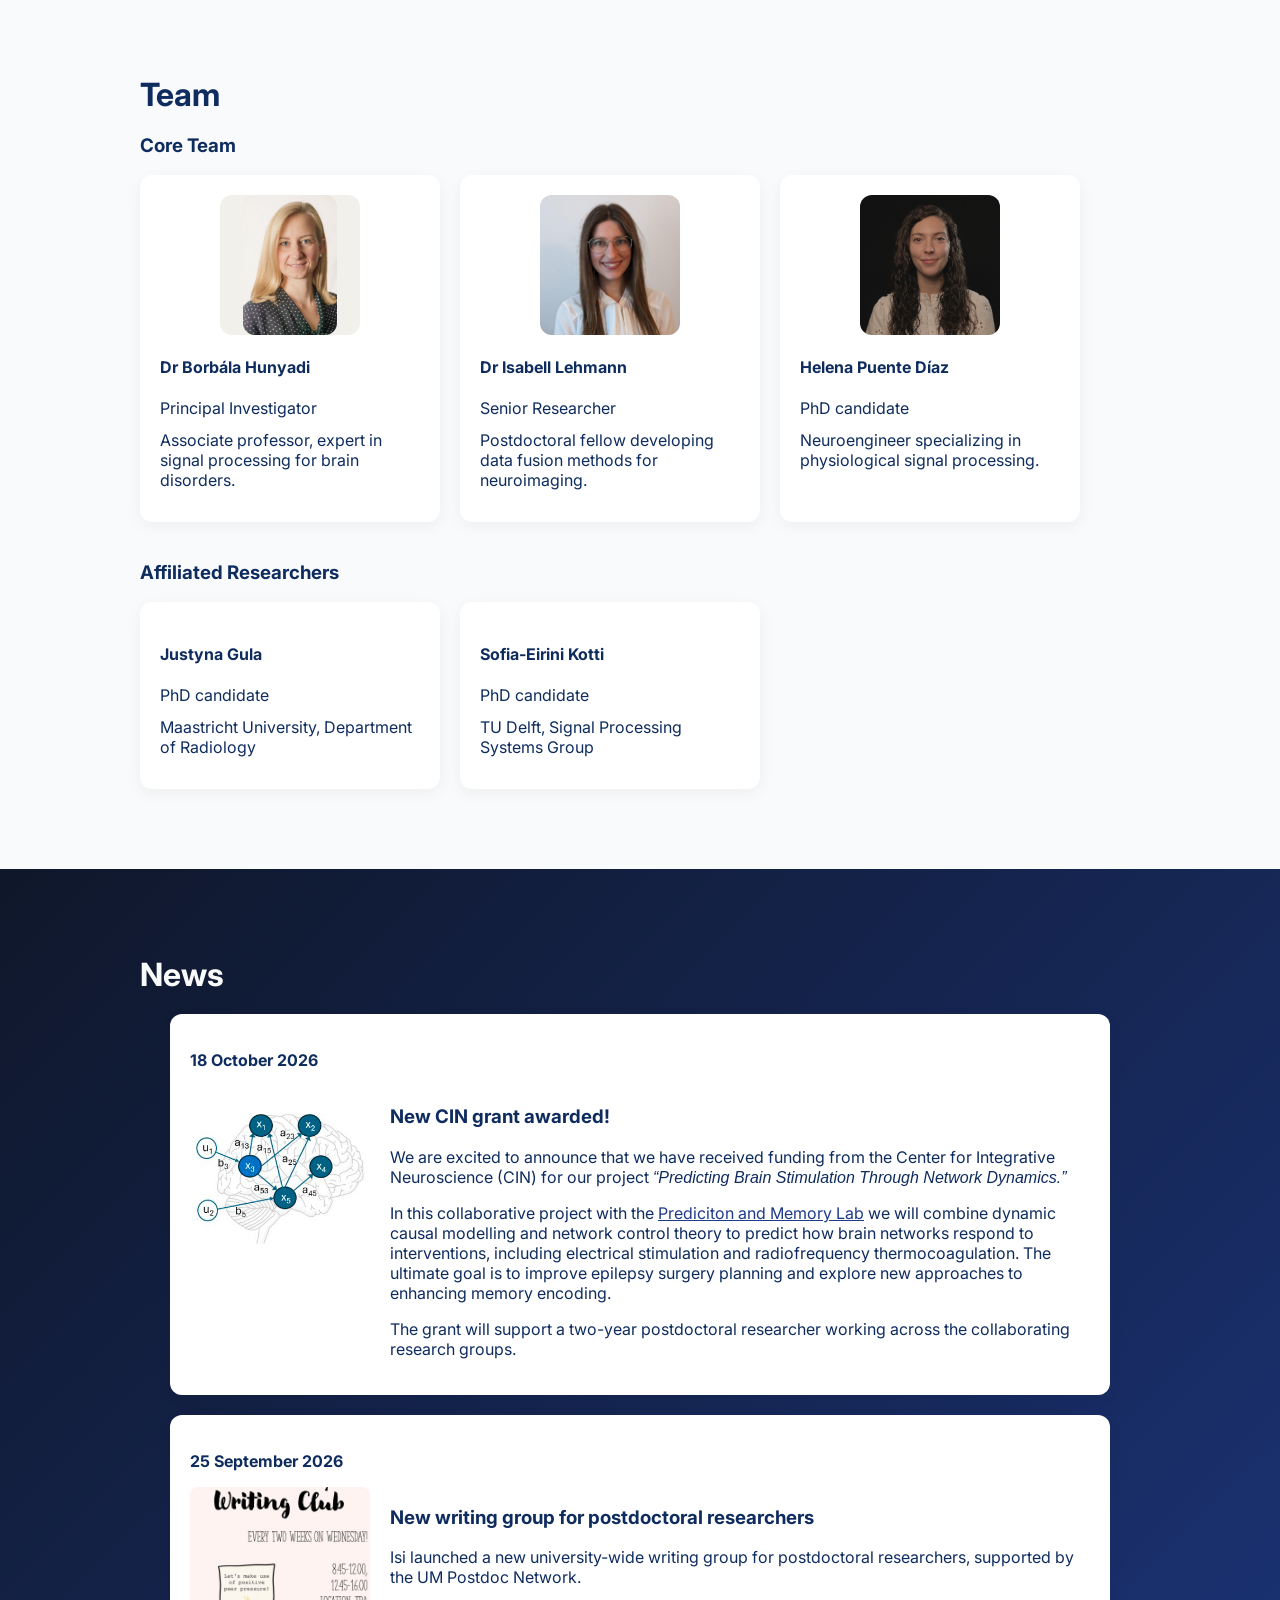
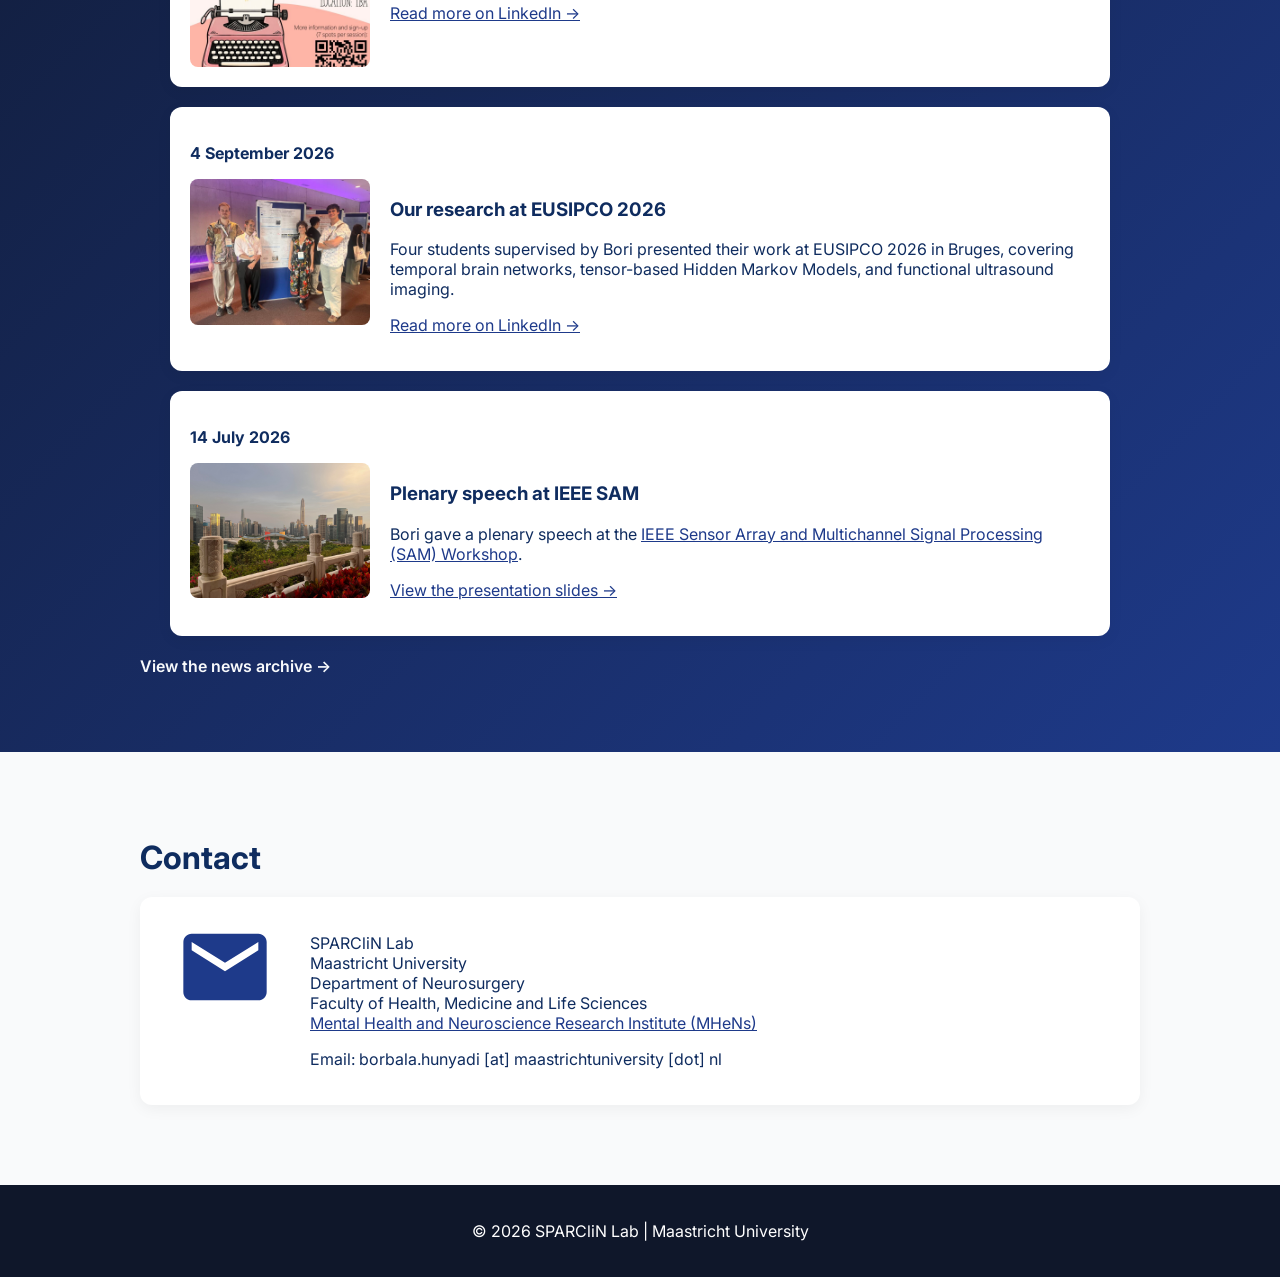
==== commit 5a33ff2c: "updates to resaerch themes and new itesms" ====
--- a/index.html
+++ b/index.html
@@ -164,11 +164,25 @@
         .card {
             background: white;
             padding: 20px;
+            box-sizing: border-box;
             border-radius: 12px;
             box-shadow: 0 4px 15px rgba(0, 0, 0, 0.05);
             margin-bottom: 20px;
             position: relative;
             transition: all 0.3s ease;
+        }
+
+        #about .card,
+        #research .grid,
+        #news .card {
+            width: 100%;
+            max-width: 940px;
+            margin-left: auto;
+            margin-right: auto;
+        }
+
+        #about .card {
+            display: block;
         }
 
         #team .card {
@@ -221,6 +235,20 @@
             margin: 0.75rem 0;
         }
 
+        #research .card h3 {
+            margin-bottom: 8px;
+        }
+
+        #research .card p {
+            margin-top: 10px;
+            margin-bottom: 0;
+        }
+
+        #research .card img {
+            display: block;
+            margin: 0 auto 8px;
+        }
+
         .card-link {
             text-decoration: none;
             color: inherit;
@@ -232,6 +260,10 @@
             grid-template-columns: repeat(auto-fit, minmax(250px, 300px));
             gap: 20px;
             justify-content: left;
+        }
+
+        #research .grid {
+            grid-template-columns: repeat(2, minmax(250px, 1fr));
         }
 
         .contact-row {
@@ -446,8 +478,8 @@
             <h2>About</h2>
             <div class="card">
                 <p>
-                    The SPARCliN Lab develops advanced signal processing and AI methods for clinical neuroscience.
-                    We focus on extracting meaningful patterns from complex brain data to improve diagnosis and treatment.
+                    The SPARClin Lab develops advanced signal processing and AI methods to extract meaningful information from complex brain data. 
+                    Our research focuses on understanding brain networks and their dynamics, with the goal of identifying clinically relevant biomarkers and predicting responses to interventions.
                 </p>
                 <p>
                     Based at Maastricht University, Department of Neurosurgery and MHeNs, and in close collaboration with TU
@@ -461,38 +493,36 @@
             <h2>Research</h2>
             <div class="grid">
                 <div class="card">
-                    <h3>AI in Neuroimaging</h3>
+                    <h3>Methods for Complex Brain Data</h3>
                     <div style="text-align:center;">
-                        <img src="brain.png" alt="brain as neural network"
-                            style="width:140px; height:140px; object-fit:cover; border-radius:12px; margin-bottom:15px;">
-                    </div>
-                    <p>Machine learning and signal processing for EEG, fMRI, and functional ultrasound data.</p>
-                </div>
-                <div class="card">
-                    <h3>Epilepsy & Biomarkers</h3>
+                        <img src="pictures/tensormethods.png" alt="brain as neural network"
+                            style="width:240px; max-width:100%; height:150px; object-fit:contain; background:#ffffff; border-radius:12px; margin-bottom:8px;">
+                    </div>
+                    <p>Complex, high-dimensional brain data call for innovative analytical approaches. We develop advanced signal processing and AI methods, including blind source separation, tensor decompositions, and multimodal data integration, to uncover meaningful patterns in brain activity.</p>
+                </div>
+                <div class="card">
+                    <h3>Brain Network Biomarkers</h3>
                     <div style="text-align:center;">
-                        <img src="neuroimage.jpg" alt="MRI scan with ROIs"
-                            style="width:140px; height:140px; object-fit:cover; border-radius:12px; margin-bottom:15px;">
-                    </div>
-                    <p>Identifying data-driven imaging biomarkers for neurological disorders with a special focus on
-                        epilepsy.</p>
-                </div>
-                <div class="card">
-                    <h3>Tensor Methods</h3>
+                        <img src="pictures/networkbiomarkers.png" alt="MRI scan with ROIs"
+                            style="width:240px; max-width:100%; height:150px; object-fit:contain; background:#ffffff; border-radius:12px; margin-bottom:8px;">
+                    </div>
+                    <p>Brain connectivity provides insights into brain function, development, and neurological disorders. We investigate how network analysis and computational modelling can reveal clinically relevant biomarkers.</p>
+                </div>
+                <div class="card">
+                    <h3>Dynamic Brain Networks</h3>
                     <div style="text-align:center;">
-                        <img src="tensor.jpg" alt="sparse multiway data"
-                            style="width:140px; height:140px; object-fit:cover; border-radius:12px; margin-bottom:15px;">
-                    </div>
-                    <p> Advanced modelling of multi-dimensional data: decompositions, blind source separation and data
-                        fusion.</p>
-                </div>
-                <div class="card">
-                    <h3>Clinical Translation</h3>
+                        <img src="pictures/dynamicnetworks.png" alt="sparse multiway data"
+                            style="width:240px; max-width:100%; height:150px; object-fit:contain; background:#ffffff; border-radius:12px; margin-bottom:8px;">
+                    </div>
+                    <p> Brain networks continuously reorganize over time. Our research focuses on modelling these dynamics, identifying recurring brain states and transitions, and understanding their relationship with neurological events.</p>
+                </div>
+                <div class="card">
+                    <h3>Brain Networks &amp; Intervention</h3>
                     <div style="text-align:center;">
-                        <img src="clinical.jpg" alt="sparse multiway data"
-                            style="width:140px; height:140px; object-fit:cover; border-radius:12px; margin-bottom:15px;">
-                    </div>
-                    <p>Our ambition is to bring AI tools into real-world clinical workflows.</p>
+                        <img src="pictures/interventions.png" alt="sparse multiway data"
+                            style="width:240px; max-width:100%; height:150px; object-fit:contain; background:#ffffff; border-radius:12px; margin-bottom:8px;">
+                    </div>
+                    <p>How can brain network models help guide interventions and predict their effects? We explore computational approaches to intervention planning and outcome prediction in brain surgery and neuromodulation.</p>
                 </div>
             </div>
         </section>
@@ -664,6 +694,18 @@
 
         <section id="news">
             <h2>News</h2>
+             <div class="card">
+                <p><strong>18 October 2026</strong></p>
+                <div class="news-item-layout">
+                    <img class="news-item-image" src="pictures/brain_network_control.png" alt="Illustration of brain network control dynamics" style="object-fit: contain; background: #ffffff; height: 180px; object-position: center;">
+                    <div class="news-item-content">
+                        <h3>New CIN grant awarded!</h3>
+                        <p>We are excited to announce that we have received funding from the Center for Integrative Neuroscience (CIN) for our project <em>“Predicting Brain Stimulation Through Network Dynamics.”</em></p>
+                        <p>In this collaborative project with the <a href="https://www.pred-lab.com" target="_blank" rel="noopener">Prediciton and Memory Lab</a> we will combine dynamic causal modelling and network control theory to predict how brain networks respond to interventions, including electrical stimulation and radiofrequency thermocoagulation. The ultimate goal is to improve epilepsy surgery planning and explore new approaches to enhancing memory encoding.</p>
+                        <p>The grant will support a two-year postdoctoral researcher working across the collaborating research groups.</p>
+                    </div>
+                </div>
+            </div>
             <div class="card">
                 <p><strong>25 September 2026</strong></p>
                 <div class="news-item-layout">
